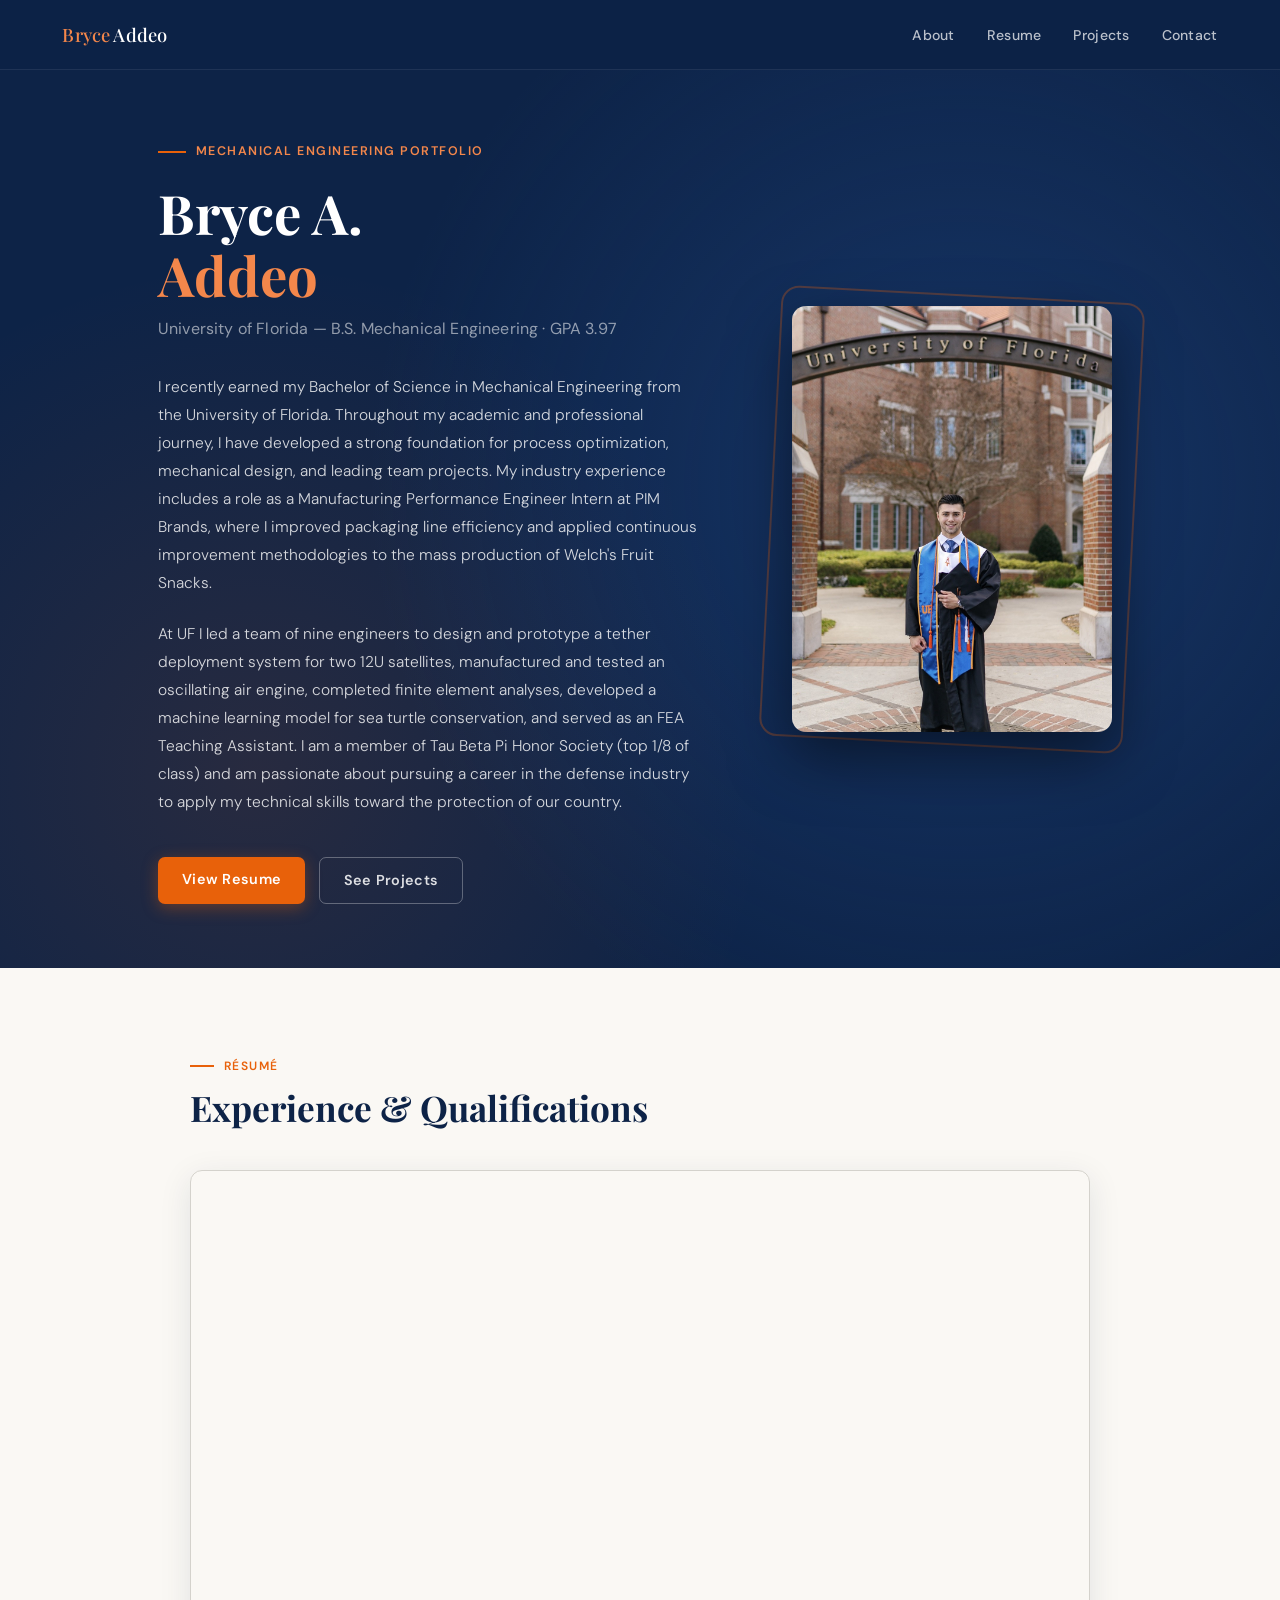
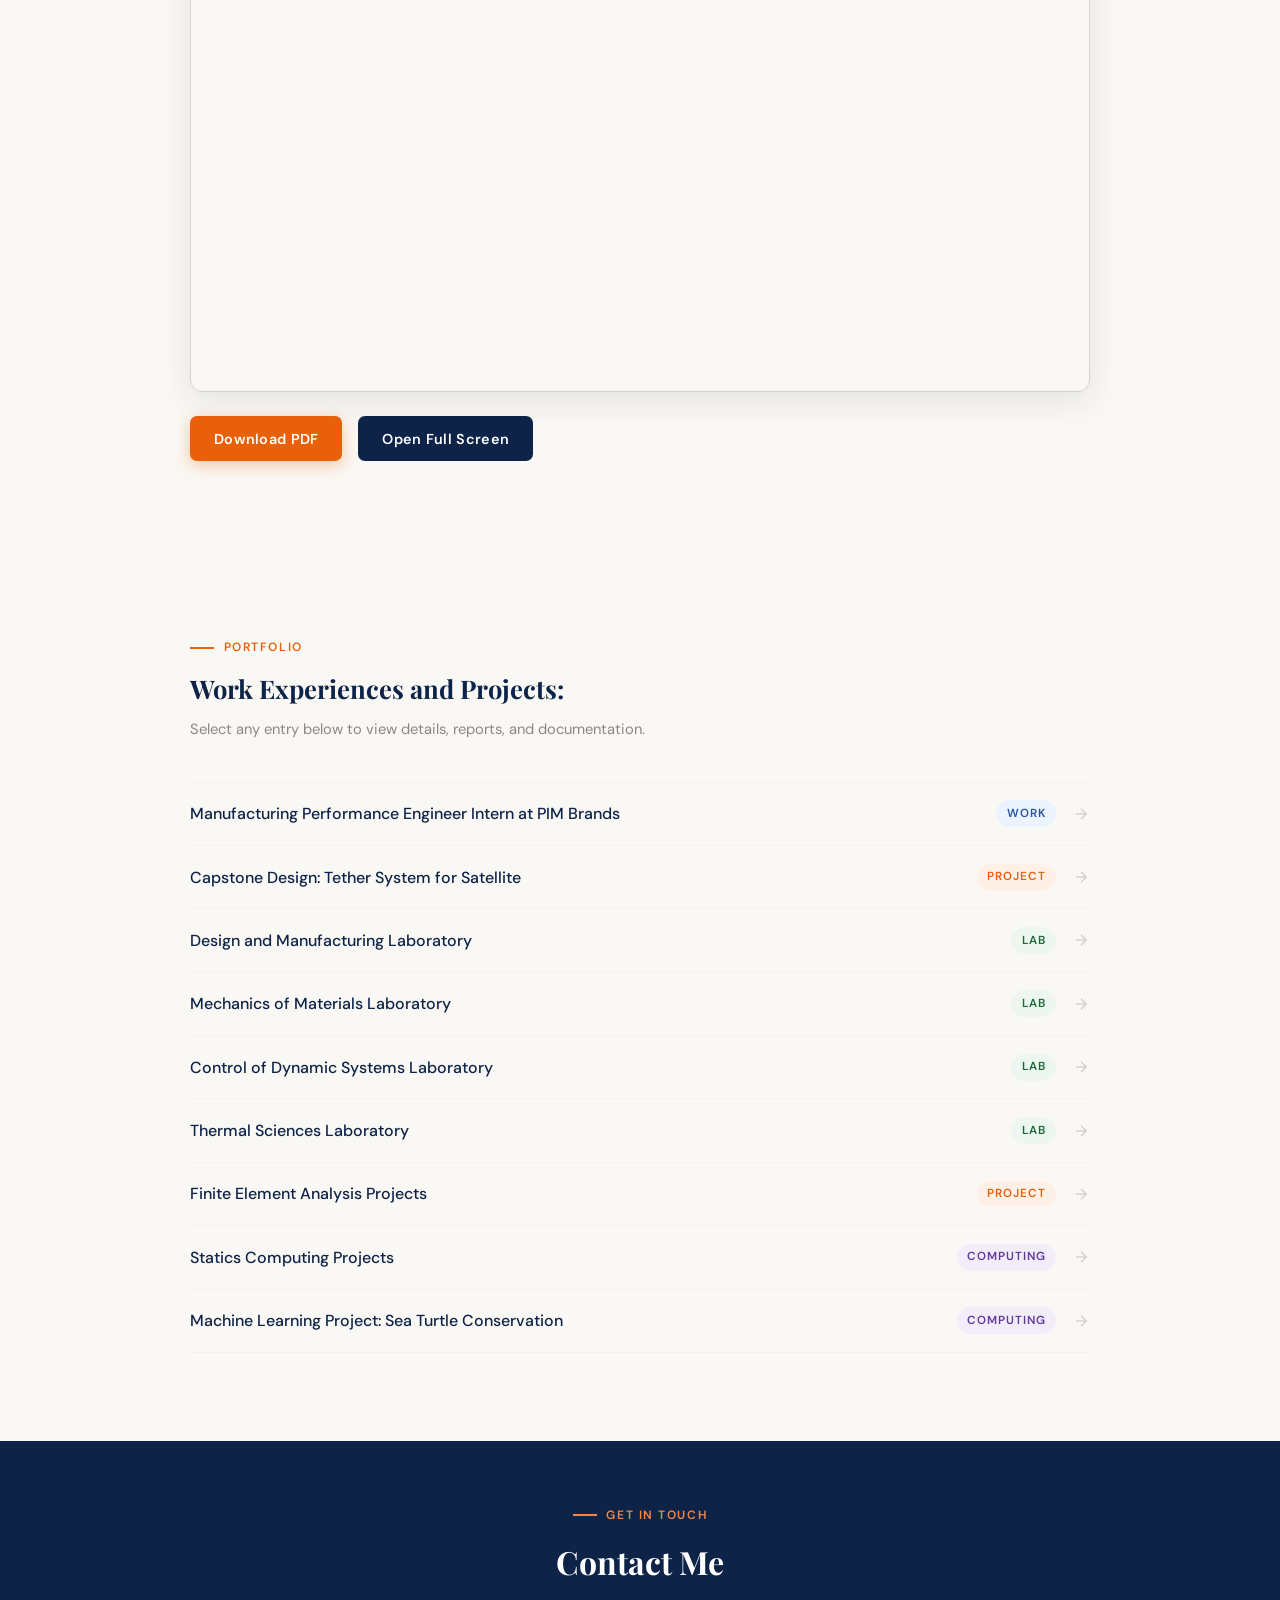
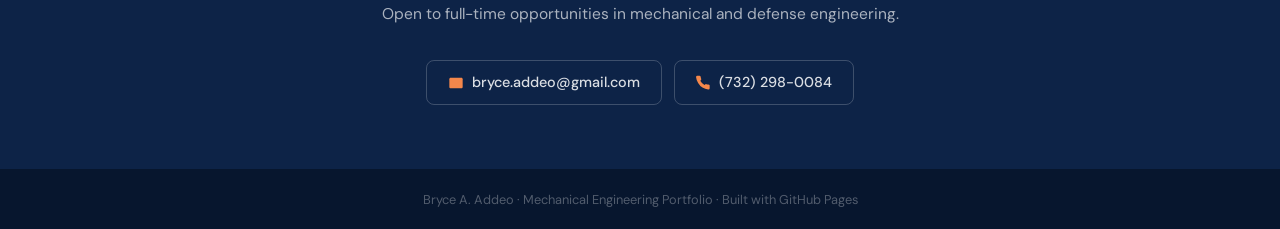
==== index.html @ ce79f44e "Add files via upload" ====
<!DOCTYPE html>
<html lang="en">
<head>
  <meta charset="UTF-8" />
  <meta name="viewport" content="width=device-width, initial-scale=1.0" />
  <title>Bryce Addeo — Mechanical Engineering Portfolio</title>
  <link rel="stylesheet" href="css/style.css" />
</head>
<body>

<!-- ── Navigation ── -->
<nav>
  <a href="index.html" class="nav-brand"><em>Bryce</em> Addeo</a>
  <ul>
    <li><a href="#hero">About</a></li>
    <li><a href="#resume">Resume</a></li>
    <li><a href="#projects">Projects</a></li>
    <li><a href="#contact">Contact</a></li>
  </ul>
</nav>

<!-- ── Hero ── -->
<section id="hero">
  <div class="hero-inner">

    <div class="hero-text">
      <div class="hero-eyebrow">Mechanical Engineering Portfolio</div>
      <h1>Bryce A.<br><span class="last">Addeo</span></h1>
      <p class="hero-degree">University of Florida &mdash; B.S. Mechanical Engineering &middot; GPA 3.97</p>
      <p class="hero-bio">
        I recently earned my Bachelor of Science in Mechanical Engineering from the University of Florida.
        Throughout my academic and professional journey, I have developed a strong foundation for process
        optimization, mechanical design, and leading team projects. My industry experience includes a role as
        a Manufacturing Performance Engineer Intern at PIM Brands, where I improved packaging line efficiency
        and applied continuous improvement methodologies to the mass production of Welch's Fruit Snacks.
      </p>
      <p class="hero-bio" style="margin-top: -1rem;">
        At UF I led a team of nine engineers to design and prototype a tether deployment system for two 12U
        satellites, manufactured and tested an oscillating air engine, completed finite element analyses, developed
        a machine learning model for sea turtle conservation, and served as an FEA Teaching Assistant. I am a member
        of Tau Beta Pi Honor Society (top 1/8 of class) and am passionate about pursuing a career in the defense
        industry to apply my technical skills toward the protection of our country.
      </p>
      <div class="hero-actions">
        <a href="#resume" class="btn btn-orange">View Resume</a>
        <a href="#projects" class="btn btn-ghost">See Projects</a>
      </div>
    </div>

    <div class="hero-photo-wrap">
      <img
        src="images/bryce_photo.jpg"
        alt="Bryce Addeo at University of Florida graduation"
        class="hero-photo"
      />
    </div>

  </div>
</section>

<!-- ── Resume ── -->
<section id="resume" class="section-wrap">
  <div class="section-inner">
    <div class="section-eyebrow">Résumé</div>
    <h2 class="section-title">Experience &amp; Qualifications</h2>

    <div class="resume-embed">
      <iframe
        src="pdfs/resume.pdf"
        title="Bryce Addeo Resume"
      >
        <p>PDF preview not available in your browser.
          <a href="pdfs/resume.pdf">Download the resume here.</a>
        </p>
      </iframe>
    </div>

    <div class="resume-actions">
      <a href="pdfs/resume.pdf" download="Bryce_Addeo_Resume.pdf" class="btn btn-orange">Download PDF</a>
      <a href="pdfs/resume.pdf" target="_blank" class="btn btn-navy">Open Full Screen</a>
    </div>
  </div>
</section>

<!-- ── Projects & Work ── -->
<section id="projects" class="section-wrap" style="background: var(--cream);">
  <div class="section-inner">
    <div class="section-eyebrow">Portfolio</div>
    <p class="projects-title">Work Experiences and Projects:</p>
    <p class="projects-subtitle">Select any entry below to view details, reports, and documentation.</p>

    <ul class="links-list">

      <li class="link-item">
        <a href="projects/pim-brands.html">
          <span class="link-label">Manufacturing Performance Engineer Intern at PIM Brands</span>
          <span class="link-tag tag-work">Work</span>
          <svg class="link-arrow" viewBox="0 0 24 24" fill="none" stroke="currentColor" stroke-width="2"><path d="M5 12h14M12 5l7 7-7 7"/></svg>
        </a>
      </li>

      <li class="link-item">
        <a href="projects/capstone.html">
          <span class="link-label">Capstone Design: Tether System for Satellite</span>
          <span class="link-tag tag-project">Project</span>
          <svg class="link-arrow" viewBox="0 0 24 24" fill="none" stroke="currentColor" stroke-width="2"><path d="M5 12h14M12 5l7 7-7 7"/></svg>
        </a>
      </li>

      <li class="link-item">
        <a href="projects/design-manufacturing-lab.html">
          <span class="link-label">Design and Manufacturing Laboratory</span>
          <span class="link-tag tag-lab">Lab</span>
          <svg class="link-arrow" viewBox="0 0 24 24" fill="none" stroke="currentColor" stroke-width="2"><path d="M5 12h14M12 5l7 7-7 7"/></svg>
        </a>
      </li>

      <li class="link-item">
        <a href="projects/mechanics-of-materials-lab.html">
          <span class="link-label">Mechanics of Materials Laboratory</span>
          <span class="link-tag tag-lab">Lab</span>
          <svg class="link-arrow" viewBox="0 0 24 24" fill="none" stroke="currentColor" stroke-width="2"><path d="M5 12h14M12 5l7 7-7 7"/></svg>
        </a>
      </li>

      <li class="link-item">
        <a href="projects/controls-lab.html">
          <span class="link-label">Control of Dynamic Systems Laboratory</span>
          <span class="link-tag tag-lab">Lab</span>
          <svg class="link-arrow" viewBox="0 0 24 24" fill="none" stroke="currentColor" stroke-width="2"><path d="M5 12h14M12 5l7 7-7 7"/></svg>
        </a>
      </li>

      <li class="link-item">
        <a href="projects/thermal-sciences-lab.html">
          <span class="link-label">Thermal Sciences Laboratory</span>
          <span class="link-tag tag-lab">Lab</span>
          <svg class="link-arrow" viewBox="0 0 24 24" fill="none" stroke="currentColor" stroke-width="2"><path d="M5 12h14M12 5l7 7-7 7"/></svg>
        </a>
      </li>

      <li class="link-item">
        <a href="projects/fea-projects.html">
          <span class="link-label">Finite Element Analysis Projects</span>
          <span class="link-tag tag-project">Project</span>
          <svg class="link-arrow" viewBox="0 0 24 24" fill="none" stroke="currentColor" stroke-width="2"><path d="M5 12h14M12 5l7 7-7 7"/></svg>
        </a>
      </li>

      <li class="link-item">
        <a href="projects/statics-computing.html">
          <span class="link-label">Statics Computing Projects</span>
          <span class="link-tag tag-computing">Computing</span>
          <svg class="link-arrow" viewBox="0 0 24 24" fill="none" stroke="currentColor" stroke-width="2"><path d="M5 12h14M12 5l7 7-7 7"/></svg>
        </a>
      </li>

      <li class="link-item">
        <a href="projects/sea-turtle-ml.html">
          <span class="link-label">Machine Learning Project: Sea Turtle Conservation</span>
          <span class="link-tag tag-computing">Computing</span>
          <svg class="link-arrow" viewBox="0 0 24 24" fill="none" stroke="currentColor" stroke-width="2"><path d="M5 12h14M12 5l7 7-7 7"/></svg>
        </a>
      </li>

    </ul>
  </div>
</section>

<!-- ── Contact ── -->
<section id="contact">
  <div class="section-eyebrow">Get In Touch</div>
  <h2>Contact Me</h2>
  <p>Open to full-time opportunities in mechanical and defense engineering.</p>
  <div class="contact-links">
    <a href="mailto:bryce.addeo@gmail.com" class="contact-link">
      <svg viewBox="0 0 24 24"><path d="M4 4h16c1.1 0 2 .9 2 2v12c0 1.1-.9 2-2 2H4c-1.1 0-2-.9-2-2V6c0-1.1.9-2 2-2z"/><polyline points="22,6 12,13 2,6"/></svg>
      bryce.addeo@gmail.com
    </a>
    <a href="tel:7322980084" class="contact-link">
      <svg viewBox="0 0 24 24"><path d="M22 16.92v3a2 2 0 0 1-2.18 2 19.79 19.79 0 0 1-8.63-3.07A19.5 19.5 0 0 1 4.69 12 19.79 19.79 0 0 1 1.61 3.38 2 2 0 0 1 3.59 1.18h3a2 2 0 0 1 2 1.72c.127.96.361 1.903.7 2.81a2 2 0 0 1-.45 2.11L7.91 8.77a16 16 0 0 0 6.29 6.29l.91-.91a2 2 0 0 1 2.11-.45c.907.339 1.85.573 2.81.7A2 2 0 0 1 22 16.92z"/></svg>
      (732) 298-0084
    </a>
  </div>
</section>

<footer>
  <p>Bryce A. Addeo &middot; Mechanical Engineering Portfolio &middot; Built with GitHub Pages</p>
</footer>

</body>
</html>
---- css/style.css ----
@import url('https://fonts.googleapis.com/css2?family=Playfair+Display:wght@600;700&family=DM+Sans:wght@300;400;500;600&display=swap');

:root {
  --navy: #0D2347;
  --navy-mid: #1A3A6B;
  --navy-light: #2756A0;
  --orange: #E8610A;
  --orange-light: #F4874B;
  --orange-pale: #FEF0E6;
  --cream: #FAF8F4;
  --white: #FFFFFF;
  --gray-100: #F3F2EF;
  --gray-300: #D4D2CC;
  --gray-500: #8A8880;
  --gray-700: #444240;
  --text: #1A1816;
  --nav-h: 70px;
}

*, *::before, *::after { margin: 0; padding: 0; box-sizing: border-box; }
html { scroll-behavior: smooth; font-size: 16px; }

body {
  font-family: 'DM Sans', sans-serif;
  color: var(--text);
  background: var(--white);
  line-height: 1.7;
  -webkit-font-smoothing: antialiased;
}

/* ── NAV ── */
nav {
  position: fixed;
  top: 0; left: 0; right: 0;
  height: var(--nav-h);
  background: rgba(13, 35, 71, 0.97);
  backdrop-filter: blur(10px);
  display: flex;
  align-items: center;
  justify-content: space-between;
  padding: 0 3rem;
  z-index: 200;
  border-bottom: 1px solid rgba(255,255,255,0.08);
}

.nav-brand {
  font-family: 'Playfair Display', serif;
  font-size: 1.15rem;
  color: var(--white);
  text-decoration: none;
  letter-spacing: 0.01em;
}

.nav-brand em {
  font-style: normal;
  color: var(--orange-light);
}

nav ul { list-style: none; display: flex; gap: 0.2rem; }

nav a {
  text-decoration: none;
  color: rgba(255,255,255,0.72);
  font-size: 0.88rem;
  font-weight: 500;
  letter-spacing: 0.02em;
  padding: 0.45rem 0.9rem;
  border-radius: 6px;
  transition: all 0.16s;
}

nav a:hover { color: var(--white); background: rgba(255,255,255,0.1); }
nav a.active { color: var(--white); background: var(--orange); }

/* ── HERO ── */
#hero {
  min-height: 100vh;
  padding-top: var(--nav-h);
  background: var(--navy);
  display: flex;
  align-items: center;
  overflow: hidden;
  position: relative;
}

/* Subtle geometric background pattern */
#hero::before {
  content: '';
  position: absolute;
  inset: 0;
  background-image:
    radial-gradient(circle at 75% 50%, rgba(39, 86, 160, 0.35) 0%, transparent 55%),
    radial-gradient(circle at 20% 80%, rgba(232, 97, 10, 0.12) 0%, transparent 40%);
  pointer-events: none;
}

.hero-inner {
  position: relative;
  z-index: 1;
  max-width: 1060px;
  margin: 0 auto;
  padding: 4rem 3rem;
  display: grid;
  grid-template-columns: 1fr 340px;
  gap: 5rem;
  align-items: center;
}

.hero-text {}

.hero-eyebrow {
  display: inline-flex;
  align-items: center;
  gap: 0.6rem;
  font-size: 0.78rem;
  font-weight: 600;
  letter-spacing: 0.12em;
  text-transform: uppercase;
  color: var(--orange-light);
  margin-bottom: 1.2rem;
}

.hero-eyebrow::before {
  content: '';
  display: block;
  width: 28px;
  height: 2px;
  background: var(--orange);
}

.hero-text h1 {
  font-family: 'Playfair Display', serif;
  font-size: 3.4rem;
  font-weight: 700;
  color: var(--white);
  line-height: 1.15;
  margin-bottom: 0.5rem;
}

.hero-text h1 .last { color: var(--orange-light); }

.hero-degree {
  font-size: 1rem;
  font-weight: 400;
  color: rgba(255,255,255,0.55);
  margin-bottom: 2rem;
  letter-spacing: 0.01em;
}

.hero-bio {
  font-size: 0.97rem;
  font-weight: 300;
  color: rgba(255,255,255,0.82);
  line-height: 1.8;
  max-width: 560px;
  margin-bottom: 2.5rem;
}

.hero-actions { display: flex; gap: 0.85rem; flex-wrap: wrap; }

.btn {
  display: inline-block;
  padding: 0.65rem 1.5rem;
  border-radius: 7px;
  font-size: 0.9rem;
  font-weight: 600;
  text-decoration: none;
  letter-spacing: 0.02em;
  transition: transform 0.15s, box-shadow 0.15s, background 0.15s;
  cursor: pointer;
  border: none;
}
.btn:hover { transform: translateY(-2px); }
.btn:active { transform: translateY(0); }

.btn-orange {
  background: var(--orange);
  color: var(--white);
  box-shadow: 0 4px 16px rgba(232,97,10,0.35);
}
.btn-orange:hover { background: var(--orange-light); box-shadow: 0 6px 22px rgba(232,97,10,0.45); }

.btn-ghost {
  background: transparent;
  color: rgba(255,255,255,0.85);
  border: 1.5px solid rgba(255,255,255,0.3);
}
.btn-ghost:hover { border-color: rgba(255,255,255,0.7); color: var(--white); }

.btn-navy { background: var(--navy); color: var(--white); }
.btn-navy:hover { background: var(--navy-mid); }

/* Photo */
.hero-photo-wrap {
  position: relative;
  display: flex;
  justify-content: center;
}

.hero-photo-wrap::before {
  content: '';
  position: absolute;
  inset: -12px;
  border-radius: 18px;
  border: 2px solid rgba(232,97,10,0.3);
  transform: rotate(3deg);
}

.hero-photo {
  width: 100%;
  max-width: 320px;
  aspect-ratio: 3/4;
  object-fit: cover;
  object-position: center top;
  border-radius: 14px;
  display: block;
  position: relative;
  z-index: 1;
  box-shadow: 0 24px 60px rgba(0,0,0,0.5);
}

/* ── SECTION SHARED ── */
.section-wrap { padding: 5.5rem 3rem; }
.section-inner { max-width: 900px; margin: 0 auto; }

.section-eyebrow {
  font-size: 0.75rem;
  font-weight: 600;
  letter-spacing: 0.13em;
  text-transform: uppercase;
  color: var(--orange);
  display: flex;
  align-items: center;
  gap: 0.6rem;
  margin-bottom: 0.6rem;
}

.section-eyebrow::before {
  content: '';
  display: block;
  width: 24px;
  height: 2px;
  background: var(--orange);
}

.section-title {
  font-family: 'Playfair Display', serif;
  font-size: 2.2rem;
  font-weight: 700;
  color: var(--navy);
  margin-bottom: 2.5rem;
  line-height: 1.25;
}

/* ── RESUME ── */
#resume { background: var(--cream); }

.resume-embed {
  border-radius: 12px;
  overflow: hidden;
  border: 1px solid var(--gray-300);
  box-shadow: 0 8px 32px rgba(13,35,71,0.1);
  margin-bottom: 1.5rem;
}

.resume-embed iframe {
  display: block;
  width: 100%;
  height: 820px;
  border: none;
}

.resume-actions { display: flex; gap: 1rem; }

/* ── PROJECTS / LINKS ── */
#projects { background: var(--white); }

.projects-title {
  font-family: 'Playfair Display', serif;
  font-size: 1.6rem;
  font-weight: 700;
  color: var(--navy);
  margin-bottom: 0.35rem;
}

.projects-subtitle {
  font-size: 0.92rem;
  color: var(--gray-500);
  margin-bottom: 2.5rem;
}

.links-list { list-style: none; display: flex; flex-direction: column; }

.link-item a {
  display: flex;
  align-items: center;
  justify-content: space-between;
  padding: 1.1rem 0;
  border-bottom: 1px solid var(--gray-100);
  text-decoration: none;
  color: var(--navy);
  font-size: 1rem;
  font-weight: 500;
  transition: all 0.18s;
  gap: 1rem;
}

.link-item:first-child a { border-top: 1px solid var(--gray-100); }

.link-item a:hover { color: var(--orange); padding-left: 0.5rem; }

.link-item a:hover .link-arrow { transform: translateX(4px); color: var(--orange); }

.link-label { flex: 1; }

.link-tag {
  font-size: 0.73rem;
  font-weight: 600;
  letter-spacing: 0.08em;
  text-transform: uppercase;
  padding: 0.22rem 0.65rem;
  border-radius: 20px;
  flex-shrink: 0;
}

.tag-work { background: #EBF3FF; color: var(--navy-light); }
.tag-project { background: var(--orange-pale); color: var(--orange); }
.tag-lab { background: #EDF7F0; color: #1A6B3A; }
.tag-computing { background: #F3EDFA; color: #5E3A9A; }

.link-arrow {
  width: 18px;
  height: 18px;
  flex-shrink: 0;
  color: var(--gray-300);
  transition: transform 0.18s, color 0.18s;
}

/* ── CONTACT / FOOTER ── */
#contact {
  background: var(--navy);
  padding: 4rem 3rem;
  text-align: center;
  color: var(--white);
}

#contact .section-eyebrow { justify-content: center; color: var(--orange-light); }
#contact .section-eyebrow::before { background: var(--orange-light); }

#contact h2 {
  font-family: 'Playfair Display', serif;
  font-size: 2rem;
  color: var(--white);
  margin-bottom: 0.75rem;
}

#contact p {
  color: rgba(255,255,255,0.65);
  font-size: 0.97rem;
  margin-bottom: 2rem;
}

.contact-links { display: flex; gap: 0.75rem; justify-content: center; flex-wrap: wrap; }

.contact-link {
  display: inline-flex;
  align-items: center;
  gap: 0.5rem;
  padding: 0.6rem 1.3rem;
  border-radius: 8px;
  border: 1.5px solid rgba(255,255,255,0.2);
  color: rgba(255,255,255,0.85);
  text-decoration: none;
  font-size: 0.9rem;
  font-weight: 500;
  transition: all 0.16s;
}

.contact-link:hover { border-color: var(--orange-light); color: var(--white); background: rgba(255,255,255,0.07); }

.contact-link svg { width: 16px; height: 16px; fill: var(--orange-light); }

footer {
  background: #07162E;
  text-align: center;
  padding: 1.2rem;
  font-size: 0.8rem;
  color: rgba(255,255,255,0.3);
}

/* ── PROJECT DETAIL PAGES ── */
.page-banner {
  background: var(--navy);
  padding: calc(var(--nav-h) + 3rem) 3rem 3rem;
  position: relative;
  overflow: hidden;
}

.page-banner::after {
  content: '';
  position: absolute;
  inset: 0;
  background: radial-gradient(circle at 80% 50%, rgba(39,86,160,0.4) 0%, transparent 60%);
  pointer-events: none;
}

.page-banner-inner { max-width: 860px; margin: 0 auto; position: relative; z-index: 1; }

.back-link {
  display: inline-flex;
  align-items: center;
  gap: 0.4rem;
  color: rgba(255,255,255,0.5);
  text-decoration: none;
  font-size: 0.85rem;
  margin-bottom: 1.5rem;
  transition: color 0.15s;
}
.back-link:hover { color: var(--orange-light); }
.back-link svg { width: 15px; height: 15px; fill: currentColor; }

.page-tag {
  display: inline-block;
  font-size: 0.72rem;
  font-weight: 600;
  letter-spacing: 0.1em;
  text-transform: uppercase;
  padding: 0.28rem 0.8rem;
  border-radius: 20px;
  background: var(--orange);
  color: var(--white);
  margin-bottom: 1rem;
}

.page-banner h1 {
  font-family: 'Playfair Display', serif;
  font-size: 2.3rem;
  color: var(--white);
  line-height: 1.2;
  margin-bottom: 0.6rem;
}

.page-banner p {
  color: rgba(255,255,255,0.65);
  font-size: 0.97rem;
  max-width: 600px;
}

.page-content {
  max-width: 860px;
  margin: 0 auto;
  padding: 3.5rem 3rem;
}

.content-section { margin-bottom: 3rem; }

.content-label {
  font-size: 0.73rem;
  font-weight: 600;
  letter-spacing: 0.12em;
  text-transform: uppercase;
  color: var(--orange);
  margin-bottom: 0.75rem;
}

.content-section h2 {
  font-family: 'Playfair Display', serif;
  font-size: 1.45rem;
  color: var(--navy);
  margin-bottom: 0.75rem;
}

.divider { width: 36px; height: 3px; background: var(--orange); border-radius: 2px; margin-bottom: 1.25rem; }

.content-section p { color: var(--gray-700); font-size: 0.97rem; line-height: 1.8; }

/* PDF doc list */
.doc-list { list-style: none; display: flex; flex-direction: column; gap: 0.65rem; }

.doc-link {
  display: flex;
  align-items: center;
  gap: 1rem;
  padding: 1rem 1.2rem;
  border: 1.5px solid var(--gray-100);
  border-radius: 10px;
  text-decoration: none;
  color: inherit;
  background: var(--white);
  transition: border-color 0.15s, box-shadow 0.15s, transform 0.15s;
}

.doc-link:hover {
  border-color: var(--orange);
  box-shadow: 0 4px 18px rgba(232,97,10,0.1);
  transform: translateX(4px);
}

.doc-icon {
  width: 38px; height: 38px;
  border-radius: 8px;
  background: var(--orange-pale);
  display: flex; align-items: center; justify-content: center;
  flex-shrink: 0;
}

.doc-icon svg { width: 18px; height: 18px; fill: var(--orange); }
.doc-info { flex: 1; }
.doc-info strong { display: block; font-size: 0.95rem; color: var(--navy); font-weight: 600; }
.doc-info span { font-size: 0.82rem; color: var(--gray-500); }
.doc-arrow svg { width: 16px; height: 16px; fill: var(--gray-300); }

.page-nav {
  display: flex;
  justify-content: flex-start;
  margin-top: 3rem;
  padding-top: 2rem;
  border-top: 1px solid var(--gray-100);
}

/* ── RESPONSIVE ── */
@media (max-width: 760px) {
  .hero-inner { grid-template-columns: 1fr; gap: 2.5rem; padding: 2.5rem 1.5rem; }
  .hero-photo-wrap { order: -1; }
  .hero-photo { max-width: 240px; margin: 0 auto; }
  .hero-text h1 { font-size: 2.4rem; }
  nav { padding: 0 1.25rem; }
  nav a { font-size: 0.8rem; padding: 0.4rem 0.6rem; }
  .section-wrap { padding: 4rem 1.5rem; }
  .page-content { padding: 2.5rem 1.5rem; }
  .page-banner { padding: calc(var(--nav-h) + 2rem) 1.5rem 2rem; }
}
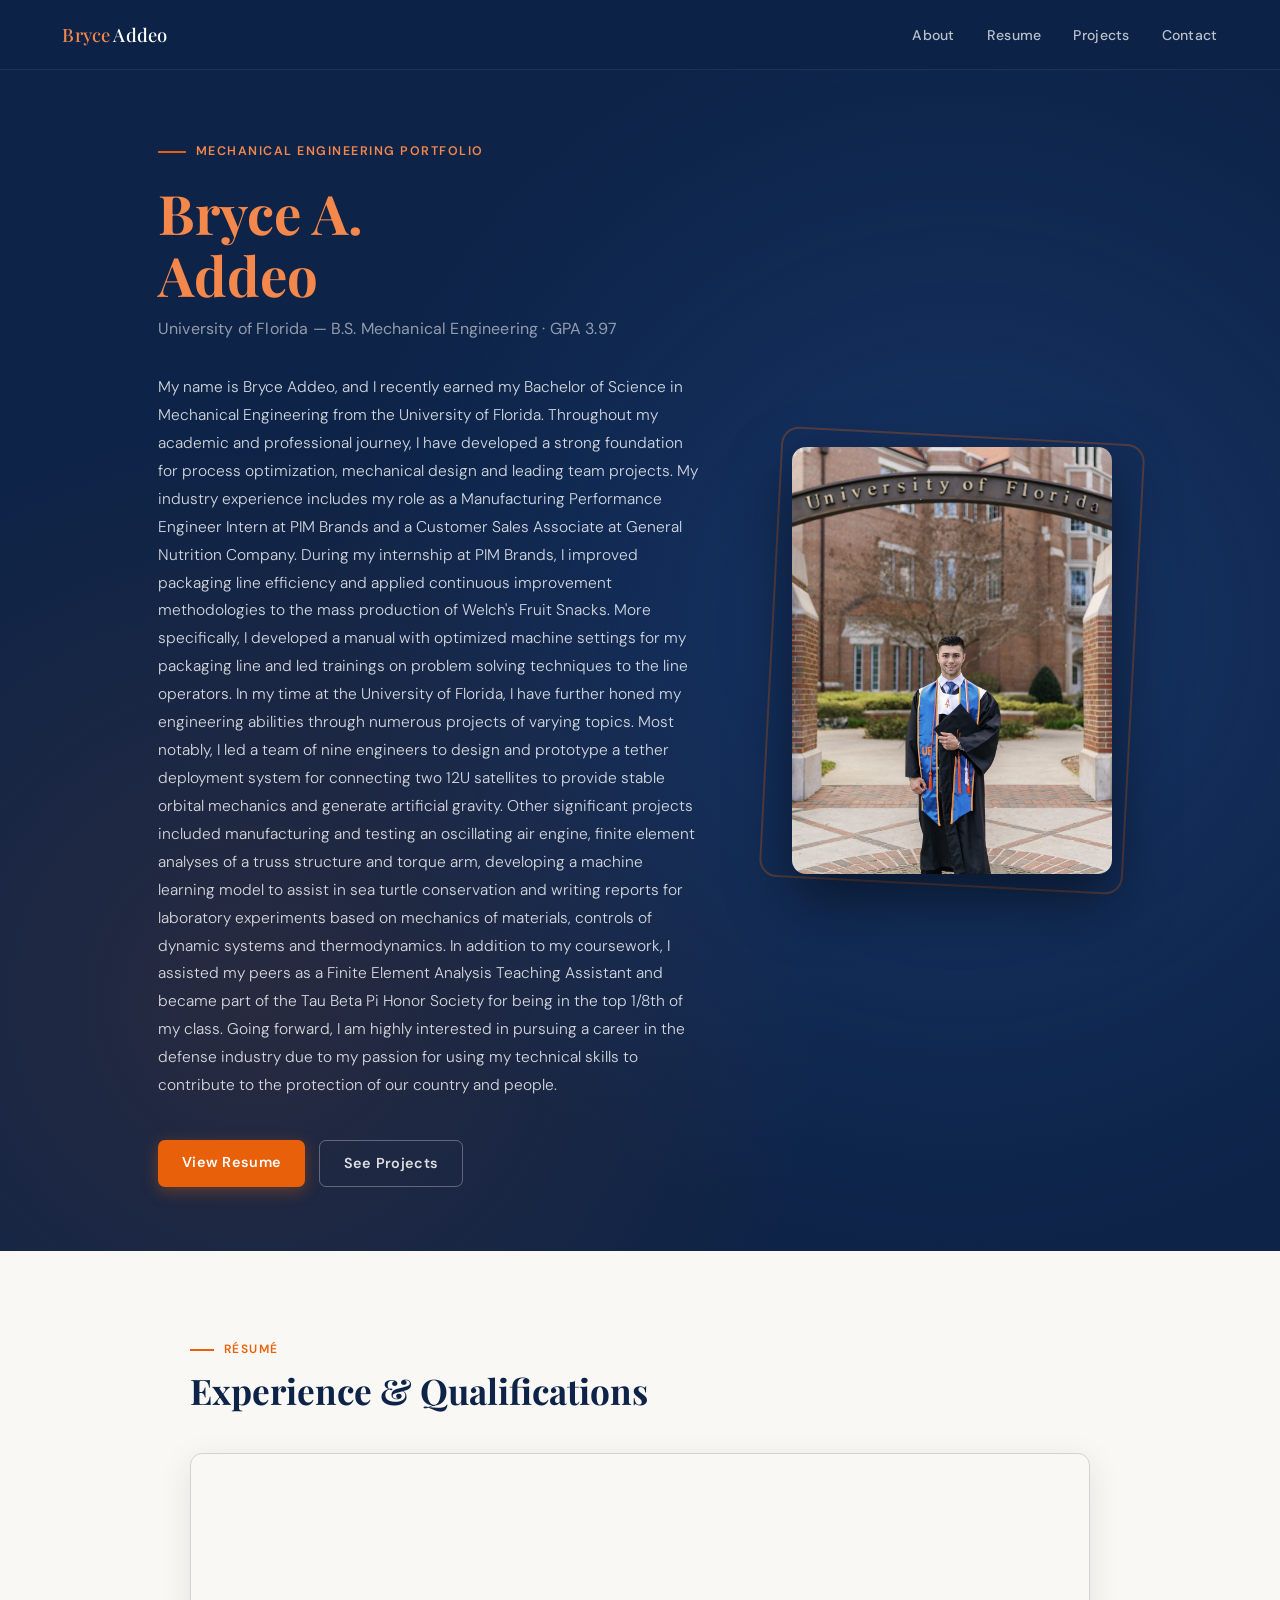
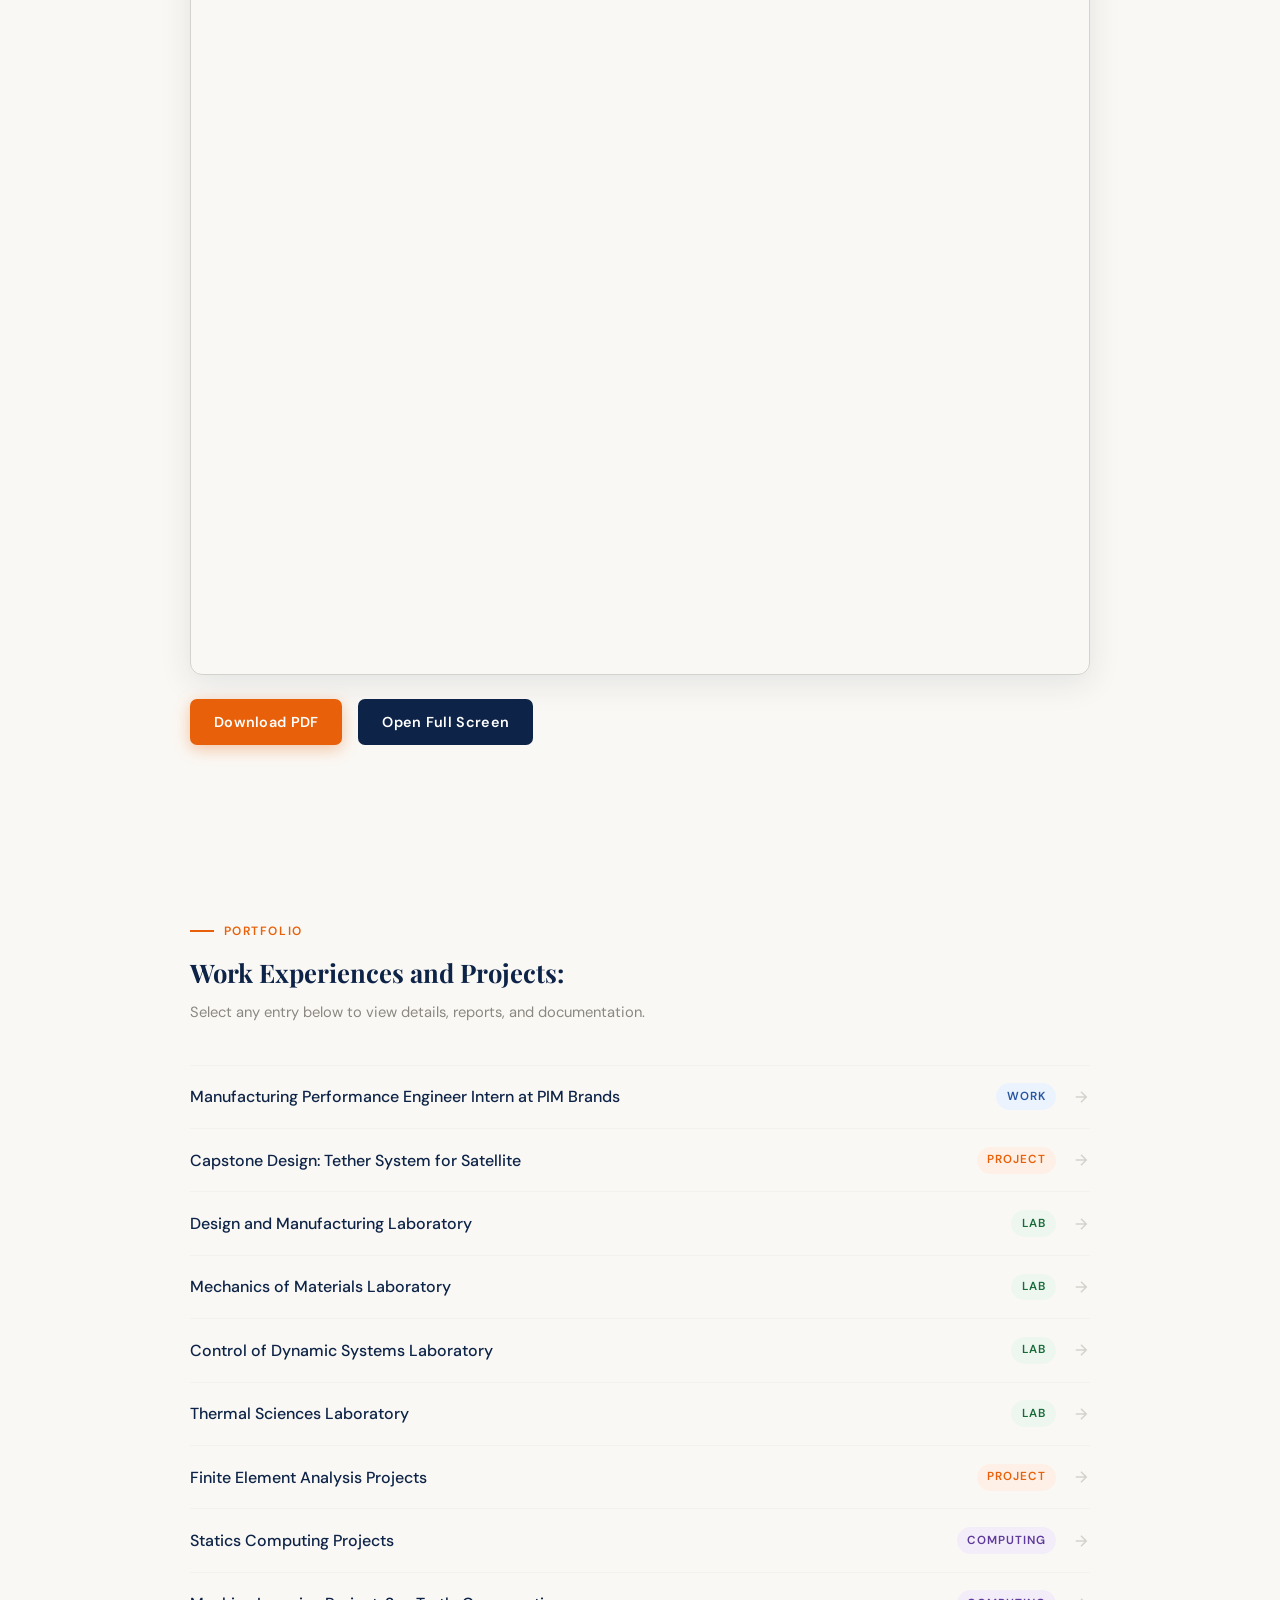
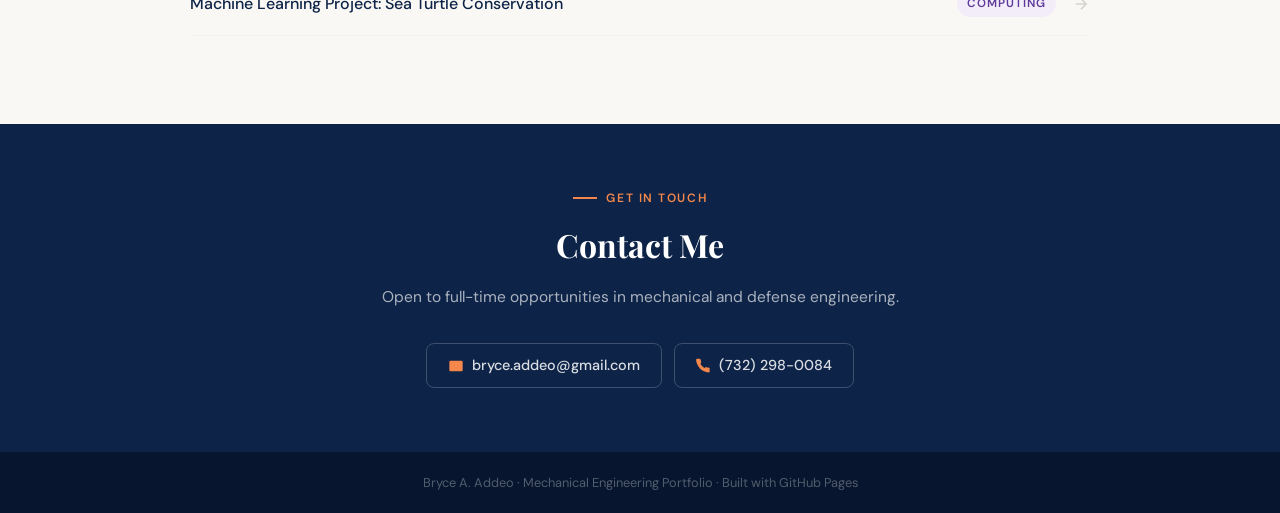
==== commit 4b24255f: "Update index.html" ====
--- a/index.html
+++ b/index.html
@@ -25,22 +25,11 @@
 
     <div class="hero-text">
       <div class="hero-eyebrow">Mechanical Engineering Portfolio</div>
-      <h1>Bryce A.<br><span class="last">Addeo</span></h1>
+      <h1><span class="last">Bryce A.<br>Addeo</span></h1>
       <p class="hero-degree">University of Florida &mdash; B.S. Mechanical Engineering &middot; GPA 3.97</p>
-      <p class="hero-bio">
-        I recently earned my Bachelor of Science in Mechanical Engineering from the University of Florida.
-        Throughout my academic and professional journey, I have developed a strong foundation for process
-        optimization, mechanical design, and leading team projects. My industry experience includes a role as
-        a Manufacturing Performance Engineer Intern at PIM Brands, where I improved packaging line efficiency
-        and applied continuous improvement methodologies to the mass production of Welch's Fruit Snacks.
-      </p>
-      <p class="hero-bio" style="margin-top: -1rem;">
-        At UF I led a team of nine engineers to design and prototype a tether deployment system for two 12U
-        satellites, manufactured and tested an oscillating air engine, completed finite element analyses, developed
-        a machine learning model for sea turtle conservation, and served as an FEA Teaching Assistant. I am a member
-        of Tau Beta Pi Honor Society (top 1/8 of class) and am passionate about pursuing a career in the defense
-        industry to apply my technical skills toward the protection of our country.
-      </p>
+<p class="hero-bio">
+  My name is Bryce Addeo, and I recently earned my Bachelor of Science in Mechanical Engineering from the University of Florida. Throughout my academic and professional journey, I have developed a strong foundation for process optimization, mechanical design and leading team projects. My industry experience includes my role as a Manufacturing Performance Engineer Intern at PIM Brands and a Customer Sales Associate at General Nutrition Company. During my internship at PIM Brands, I improved packaging line efficiency and applied continuous improvement methodologies to the mass production of Welch's Fruit Snacks. More specifically, I developed a manual with optimized machine settings for my packaging line and led trainings on problem solving techniques to the line operators. In my time at the University of Florida, I have further honed my engineering abilities through numerous projects of varying topics. Most notably, I led a team of nine engineers to design and prototype a tether deployment system for connecting two 12U satellites to provide stable orbital mechanics and generate artificial gravity. Other significant projects included manufacturing and testing an oscillating air engine, finite element analyses of a truss structure and torque arm, developing a machine learning model to assist in sea turtle conservation and writing reports for laboratory experiments based on mechanics of materials, controls of dynamic systems and thermodynamics. In addition to my coursework, I assisted my peers as a Finite Element Analysis Teaching Assistant and became part of the Tau Beta Pi Honor Society for being in the top 1/8th of my class. Going forward, I am highly interested in pursuing a career in the defense industry due to my passion for using my technical skills to contribute to the protection of our country and people.
+</p>
       <div class="hero-actions">
         <a href="#resume" class="btn btn-orange">View Resume</a>
         <a href="#projects" class="btn btn-ghost">See Projects</a>
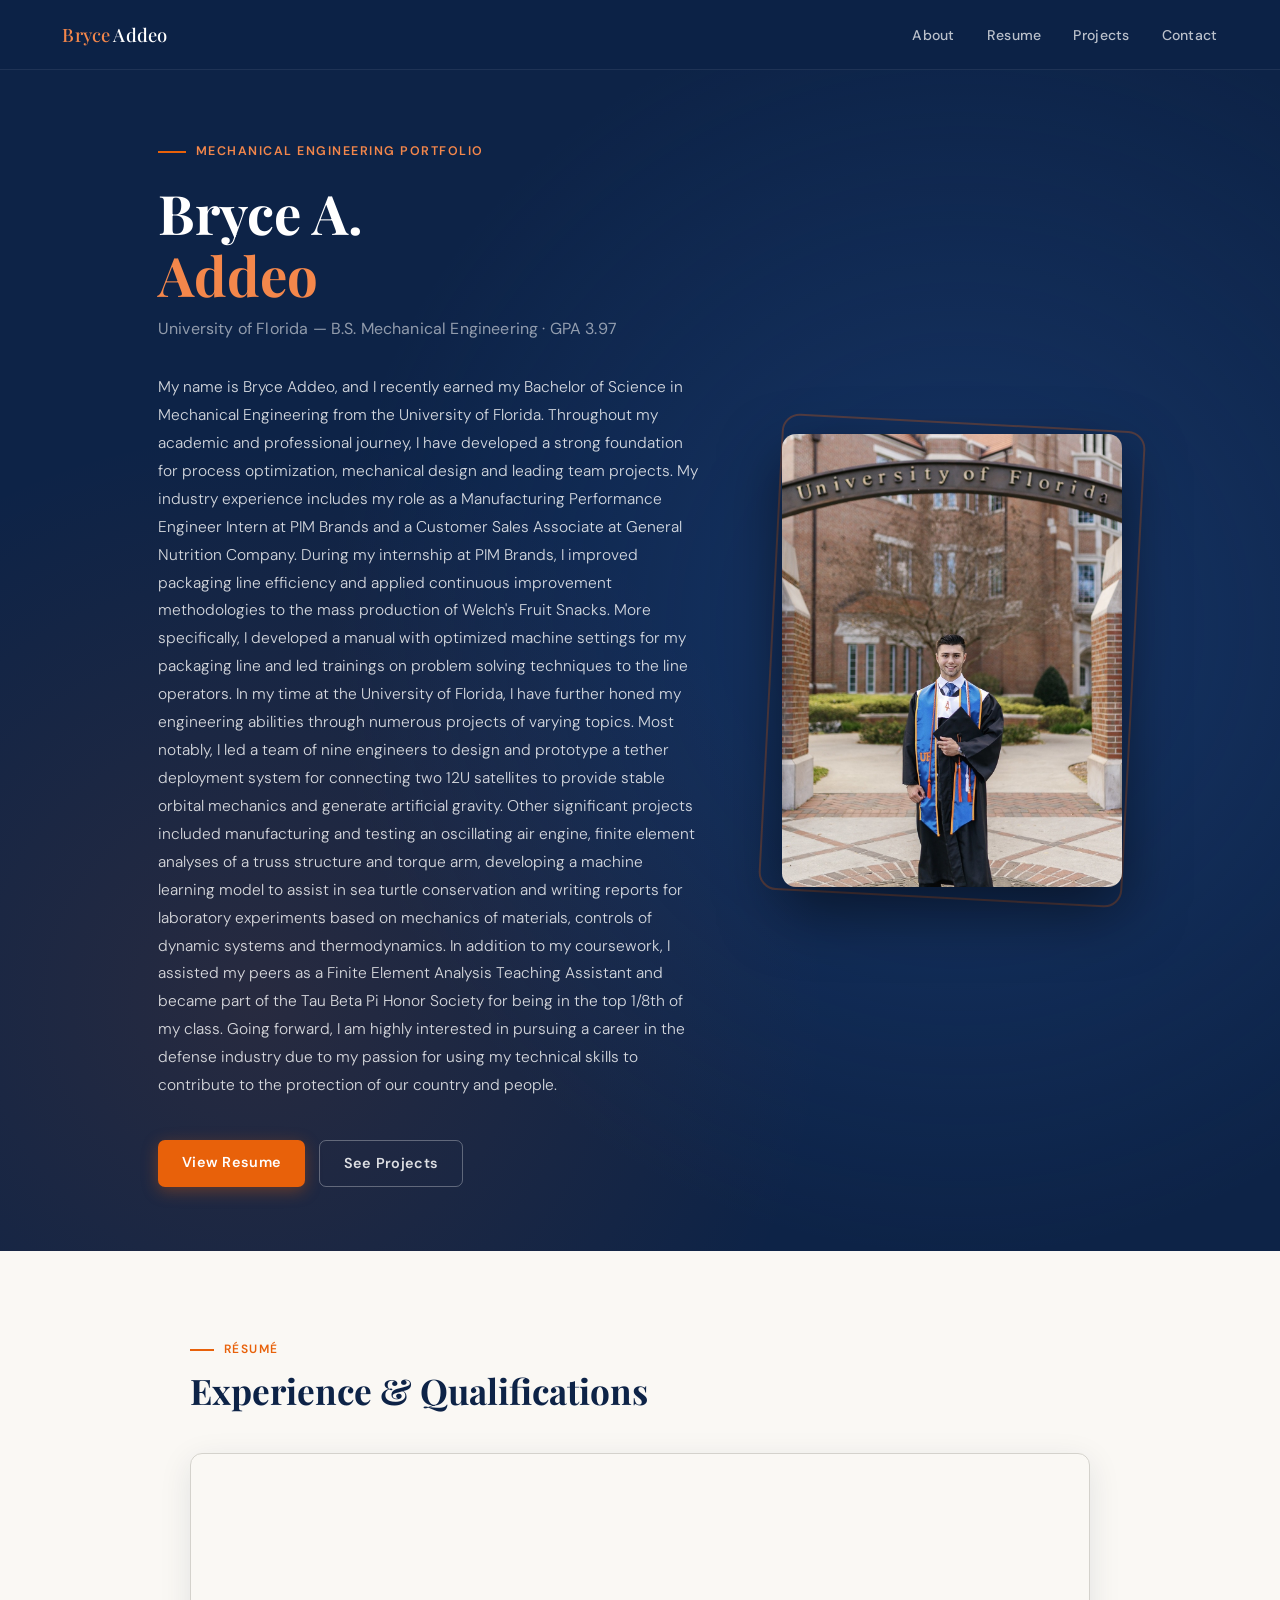
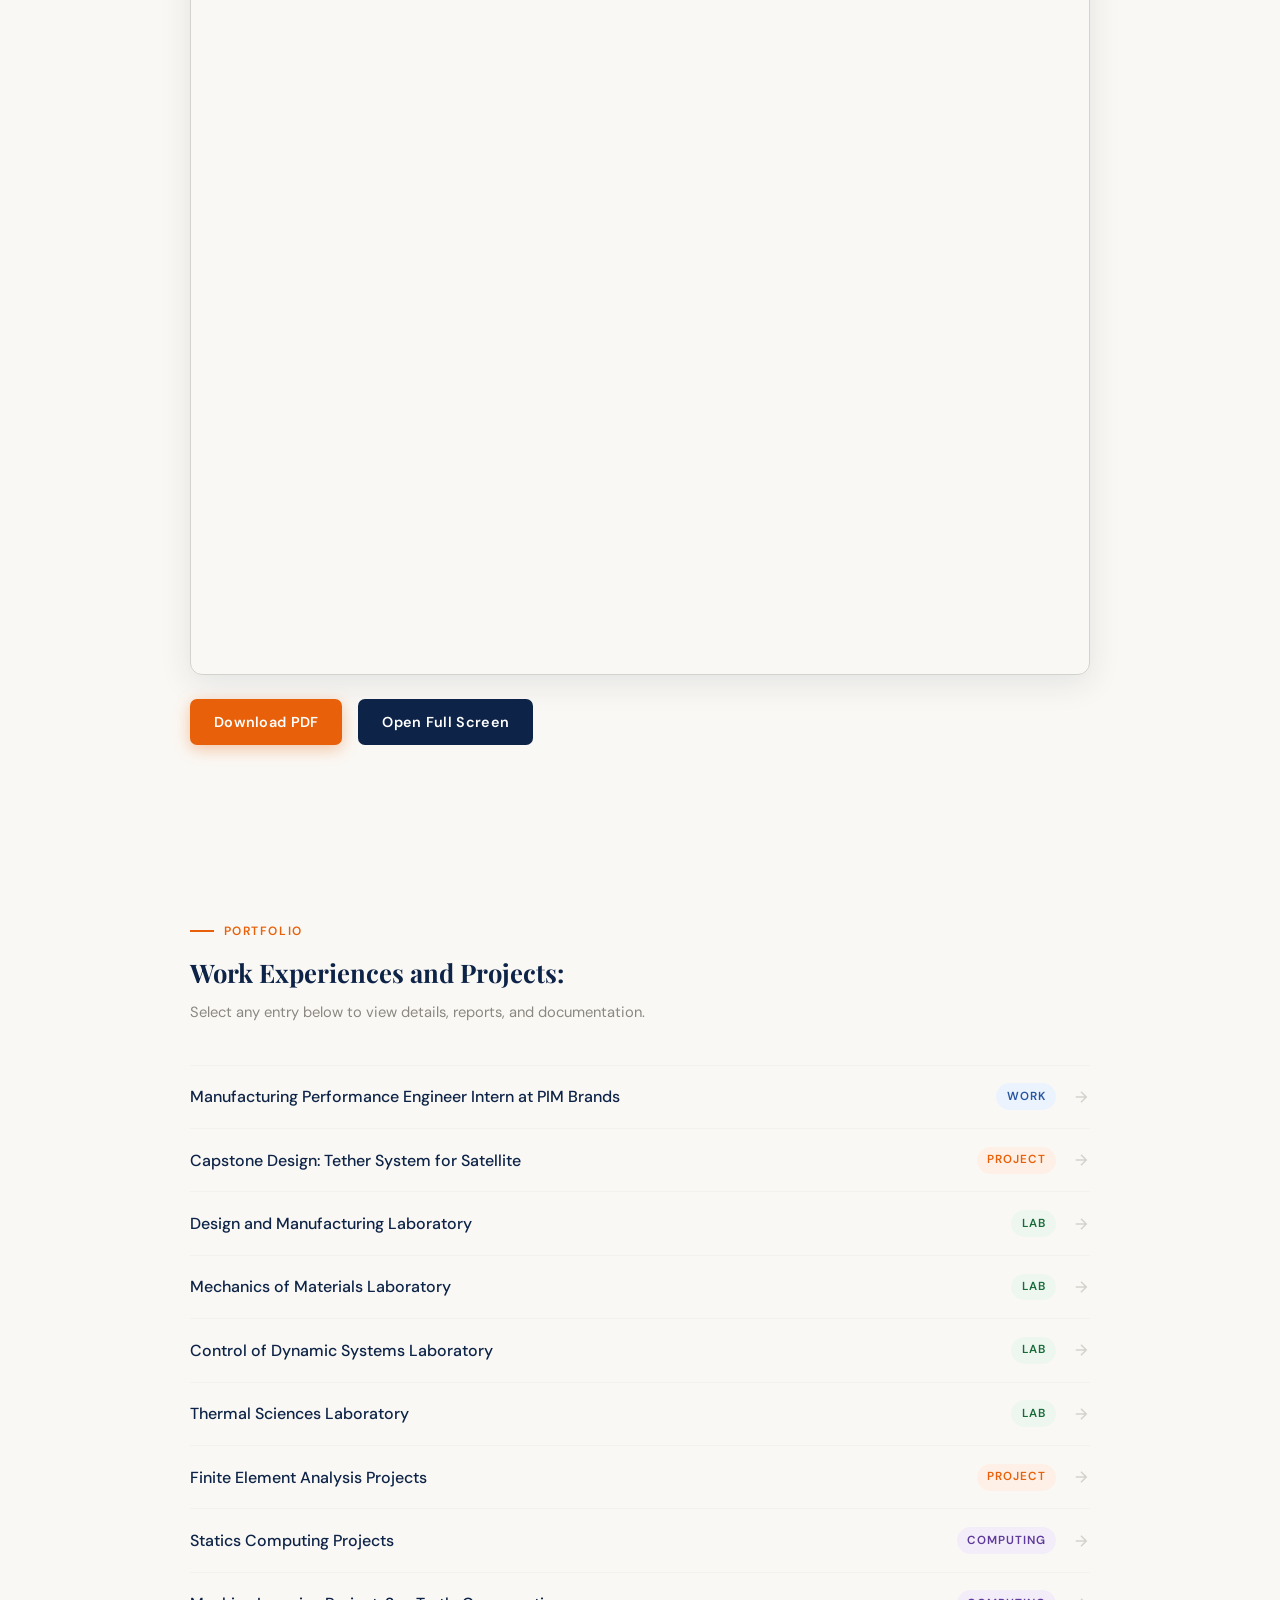
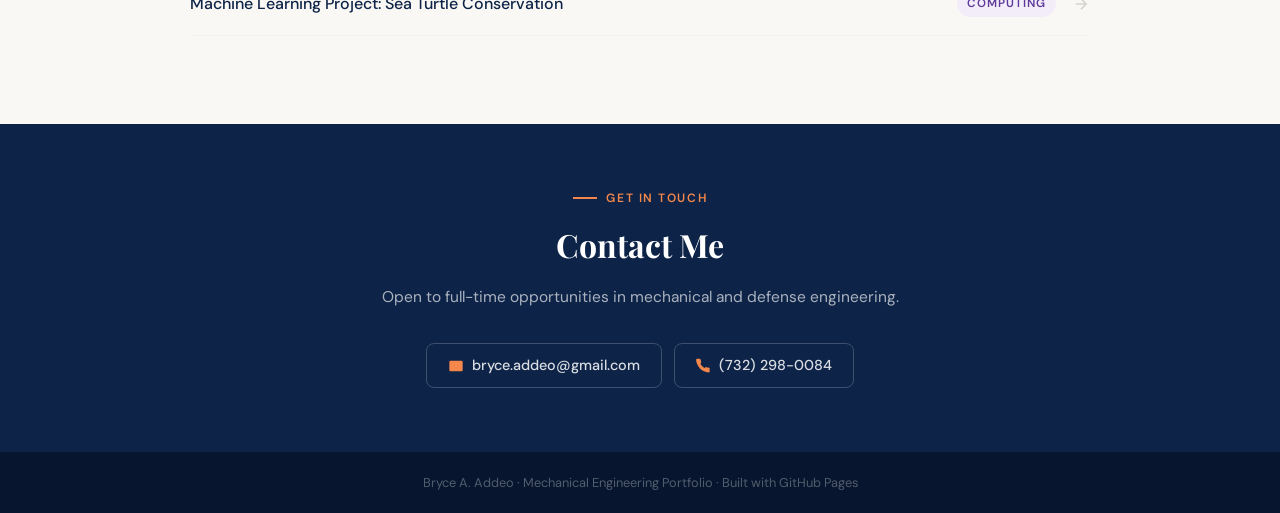
==== commit ef9dfdd1: "Update index.html" ====
--- a/index.html
+++ b/index.html
@@ -25,7 +25,7 @@
 
     <div class="hero-text">
       <div class="hero-eyebrow">Mechanical Engineering Portfolio</div>
-      <h1><span class="last">Bryce A.<br>Addeo</span></h1>
+      <h1>Bryce A.<br><span class="last">Addeo</span></h1>
       <p class="hero-degree">University of Florida &mdash; B.S. Mechanical Engineering &middot; GPA 3.97</p>
 <p class="hero-bio">
   My name is Bryce Addeo, and I recently earned my Bachelor of Science in Mechanical Engineering from the University of Florida. Throughout my academic and professional journey, I have developed a strong foundation for process optimization, mechanical design and leading team projects. My industry experience includes my role as a Manufacturing Performance Engineer Intern at PIM Brands and a Customer Sales Associate at General Nutrition Company. During my internship at PIM Brands, I improved packaging line efficiency and applied continuous improvement methodologies to the mass production of Welch's Fruit Snacks. More specifically, I developed a manual with optimized machine settings for my packaging line and led trainings on problem solving techniques to the line operators. In my time at the University of Florida, I have further honed my engineering abilities through numerous projects of varying topics. Most notably, I led a team of nine engineers to design and prototype a tether deployment system for connecting two 12U satellites to provide stable orbital mechanics and generate artificial gravity. Other significant projects included manufacturing and testing an oscillating air engine, finite element analyses of a truss structure and torque arm, developing a machine learning model to assist in sea turtle conservation and writing reports for laboratory experiments based on mechanics of materials, controls of dynamic systems and thermodynamics. In addition to my coursework, I assisted my peers as a Finite Element Analysis Teaching Assistant and became part of the Tau Beta Pi Honor Society for being in the top 1/8th of my class. Going forward, I am highly interested in pursuing a career in the defense industry due to my passion for using my technical skills to contribute to the protection of our country and people.
--- a/css/style.css
+++ b/css/style.css
@@ -208,7 +208,7 @@
 
 .hero-photo {
   width: 100%;
-  max-width: 320px;
+  max-width: 420px;
   aspect-ratio: 3/4;
   object-fit: cover;
   object-position: center top;
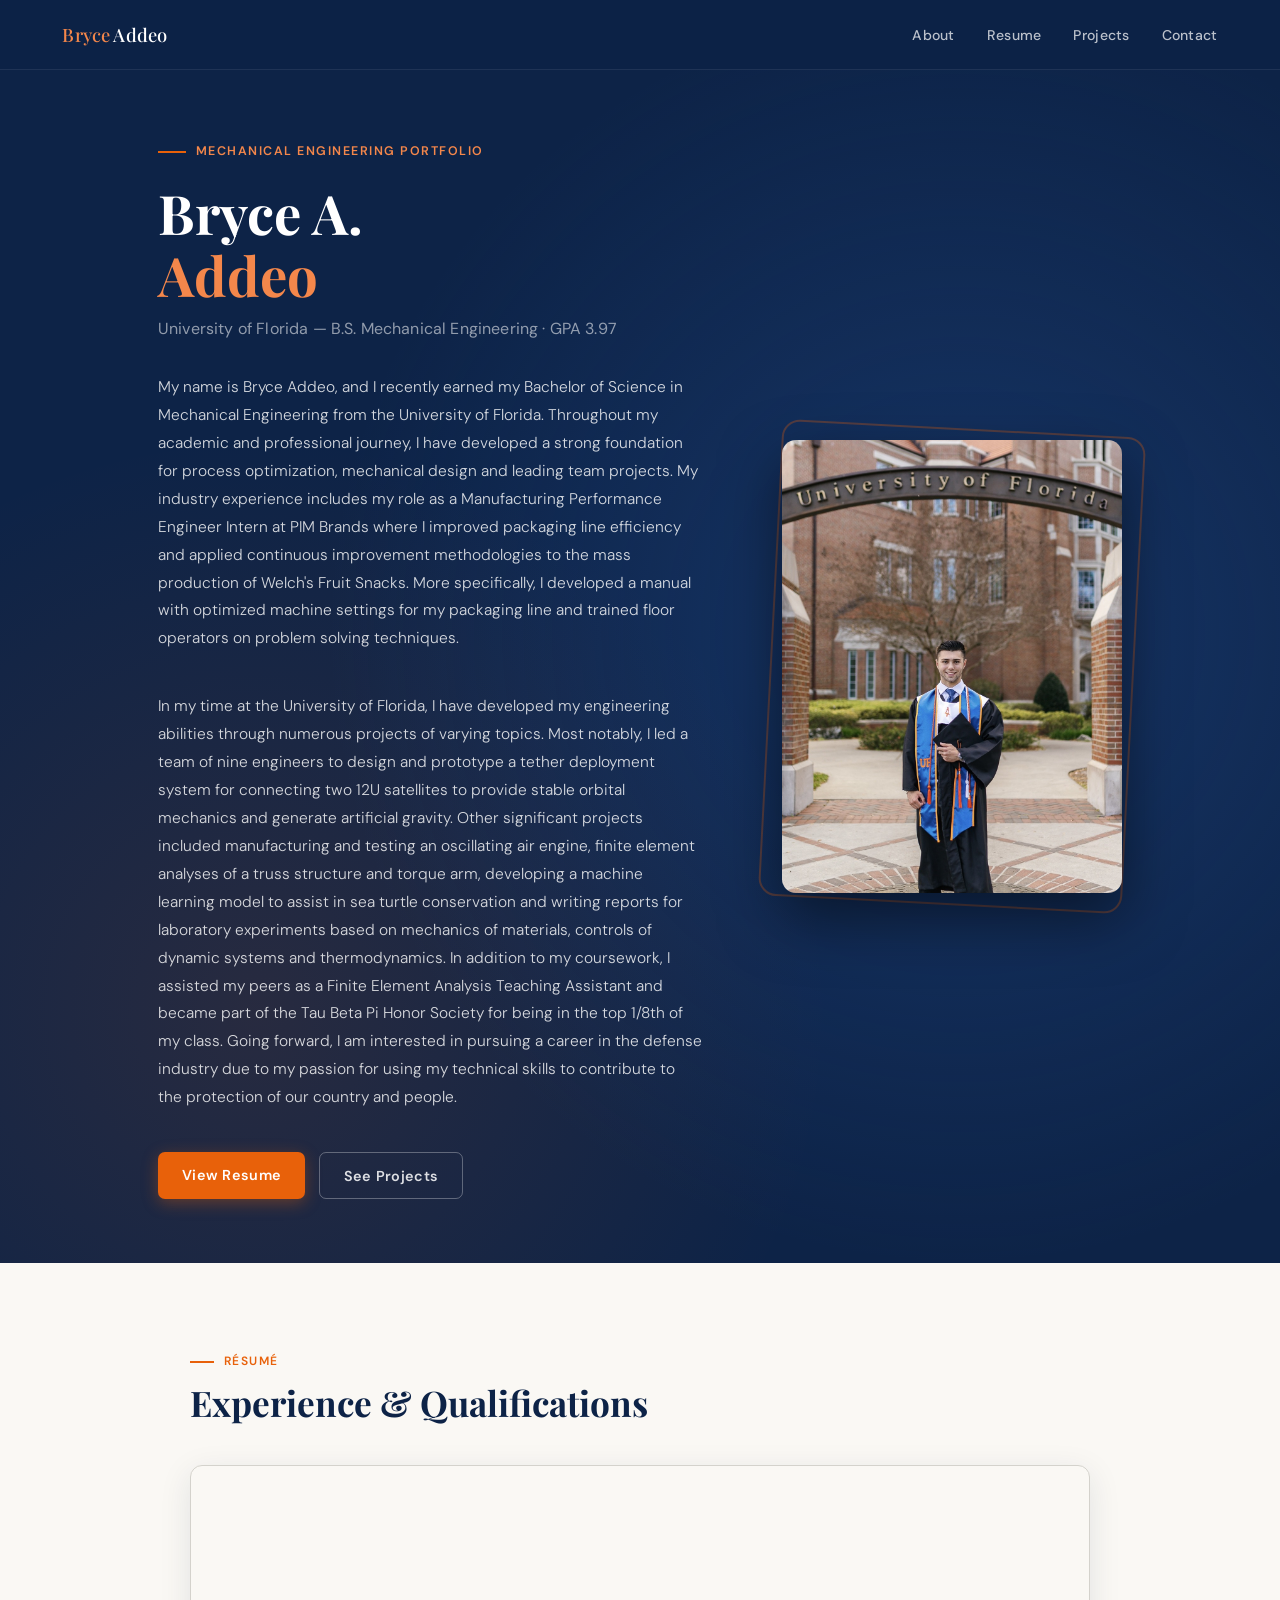
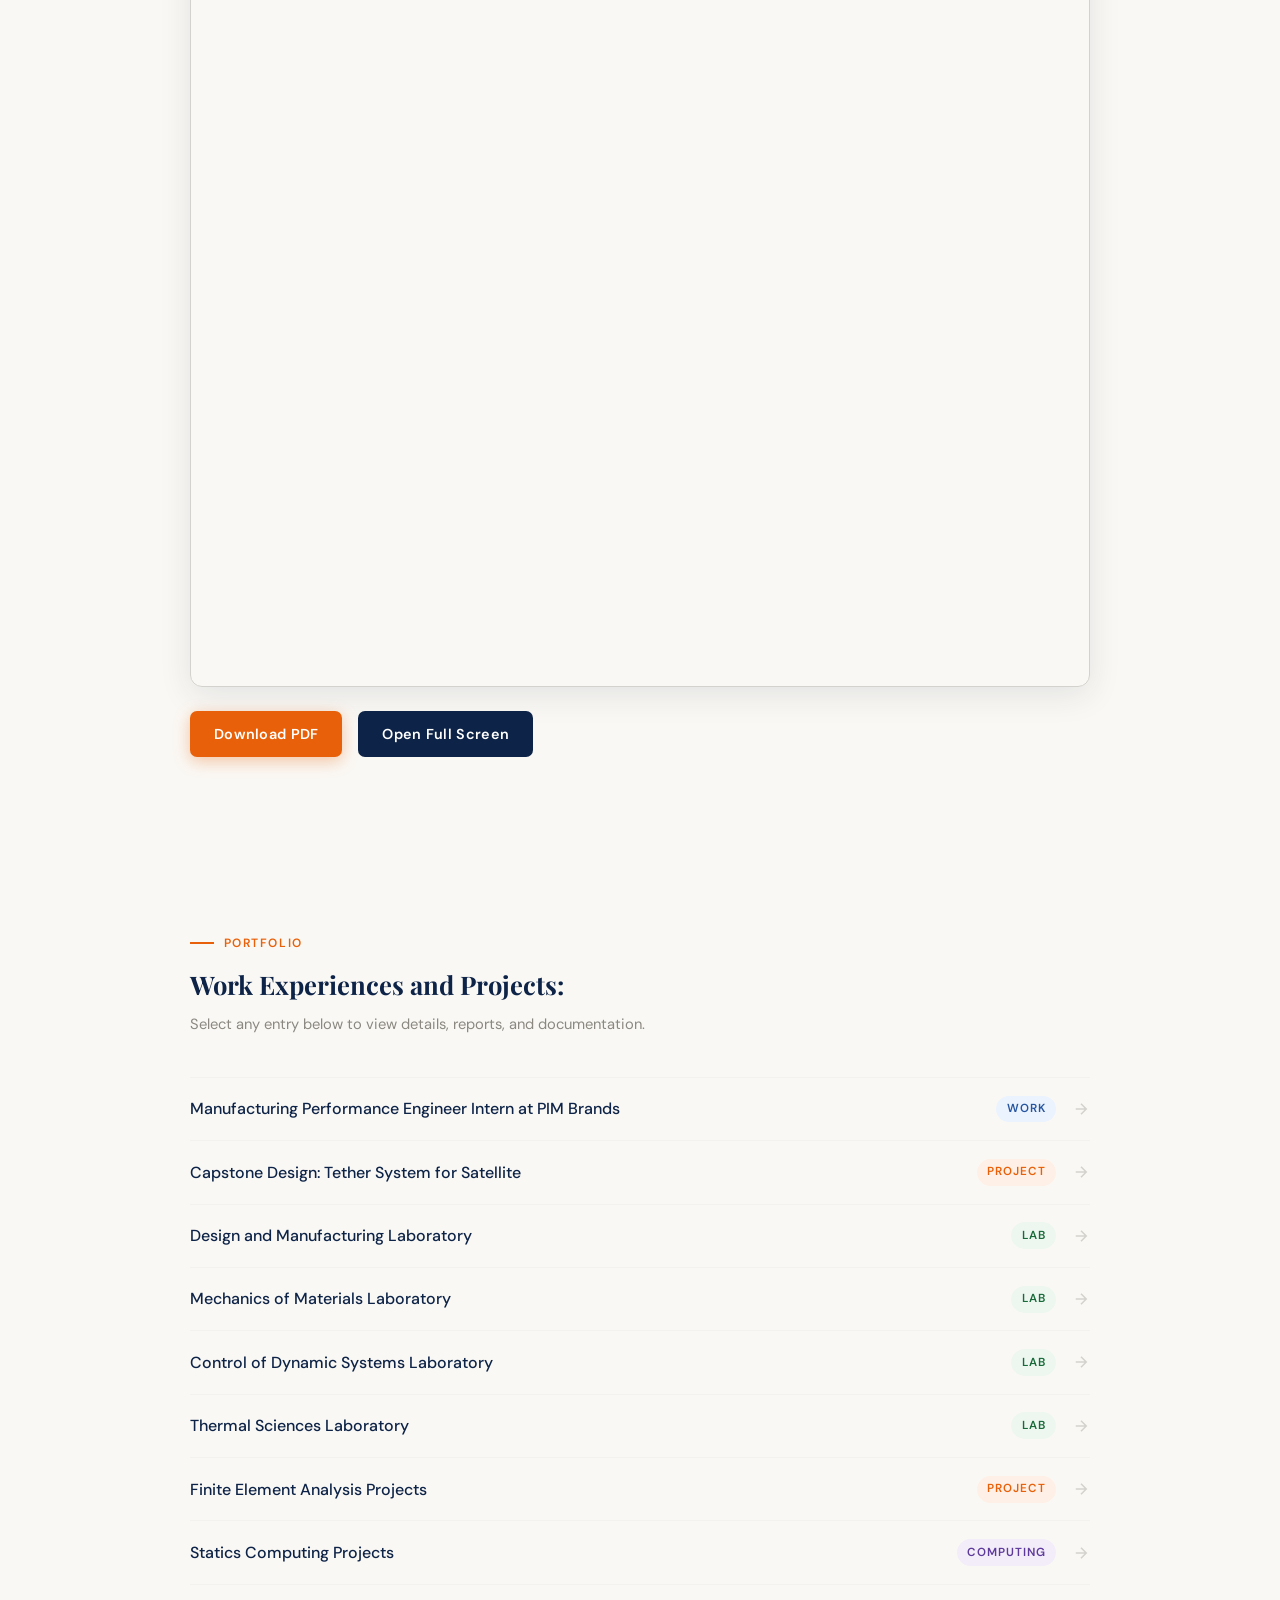
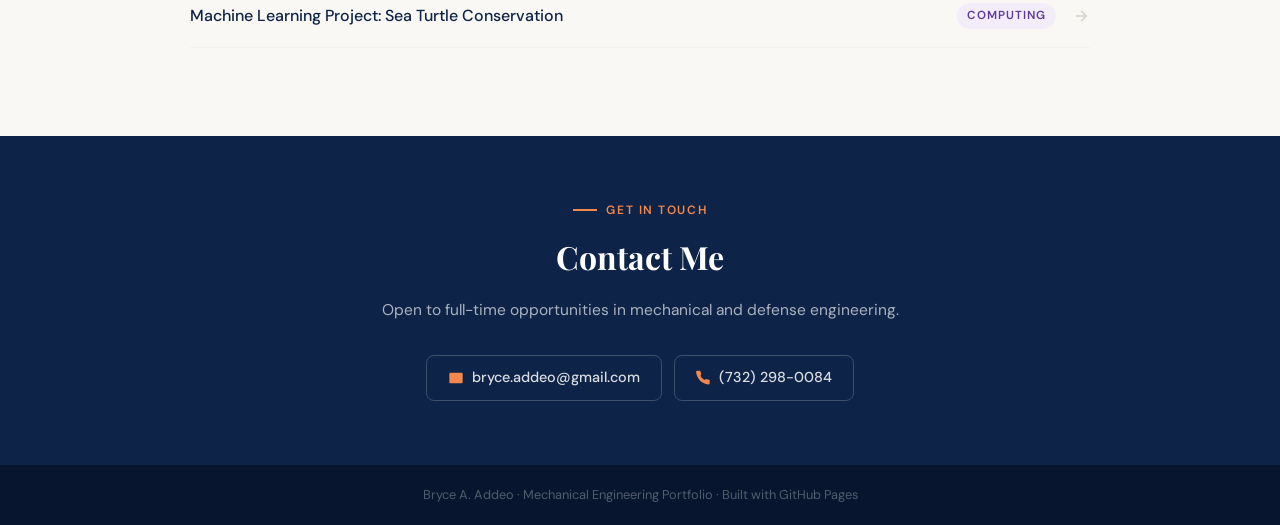
==== commit d6b162b0: "Update index.html" ====
--- a/index.html
+++ b/index.html
@@ -28,7 +28,10 @@
       <h1>Bryce A.<br><span class="last">Addeo</span></h1>
       <p class="hero-degree">University of Florida &mdash; B.S. Mechanical Engineering &middot; GPA 3.97</p>
 <p class="hero-bio">
-  My name is Bryce Addeo, and I recently earned my Bachelor of Science in Mechanical Engineering from the University of Florida. Throughout my academic and professional journey, I have developed a strong foundation for process optimization, mechanical design and leading team projects. My industry experience includes my role as a Manufacturing Performance Engineer Intern at PIM Brands and a Customer Sales Associate at General Nutrition Company. During my internship at PIM Brands, I improved packaging line efficiency and applied continuous improvement methodologies to the mass production of Welch's Fruit Snacks. More specifically, I developed a manual with optimized machine settings for my packaging line and led trainings on problem solving techniques to the line operators. In my time at the University of Florida, I have further honed my engineering abilities through numerous projects of varying topics. Most notably, I led a team of nine engineers to design and prototype a tether deployment system for connecting two 12U satellites to provide stable orbital mechanics and generate artificial gravity. Other significant projects included manufacturing and testing an oscillating air engine, finite element analyses of a truss structure and torque arm, developing a machine learning model to assist in sea turtle conservation and writing reports for laboratory experiments based on mechanics of materials, controls of dynamic systems and thermodynamics. In addition to my coursework, I assisted my peers as a Finite Element Analysis Teaching Assistant and became part of the Tau Beta Pi Honor Society for being in the top 1/8th of my class. Going forward, I am highly interested in pursuing a career in the defense industry due to my passion for using my technical skills to contribute to the protection of our country and people.
+  My name is Bryce Addeo, and I recently earned my Bachelor of Science in Mechanical Engineering from the University of Florida. Throughout my academic and professional journey, I have developed a strong foundation for process optimization, mechanical design and leading team projects. My industry experience includes my role as a Manufacturing Performance Engineer Intern at PIM Brands where I improved packaging line efficiency and applied continuous improvement methodologies to the mass production of Welch's Fruit Snacks. More specifically, I developed a manual with optimized machine settings for my packaging line and trained floor operators on problem solving techniques.
+</p>
+<p class="hero-bio">
+  In my time at the University of Florida, I have developed my engineering abilities through numerous projects of varying topics. Most notably, I led a team of nine engineers to design and prototype a tether deployment system for connecting two 12U satellites to provide stable orbital mechanics and generate artificial gravity. Other significant projects included manufacturing and testing an oscillating air engine, finite element analyses of a truss structure and torque arm, developing a machine learning model to assist in sea turtle conservation and writing reports for laboratory experiments based on mechanics of materials, controls of dynamic systems and thermodynamics. In addition to my coursework, I assisted my peers as a Finite Element Analysis Teaching Assistant and became part of the Tau Beta Pi Honor Society for being in the top 1/8th of my class. Going forward, I am interested in pursuing a career in the defense industry due to my passion for using my technical skills to contribute to the protection of our country and people.
 </p>
       <div class="hero-actions">
         <a href="#resume" class="btn btn-orange">View Resume</a>
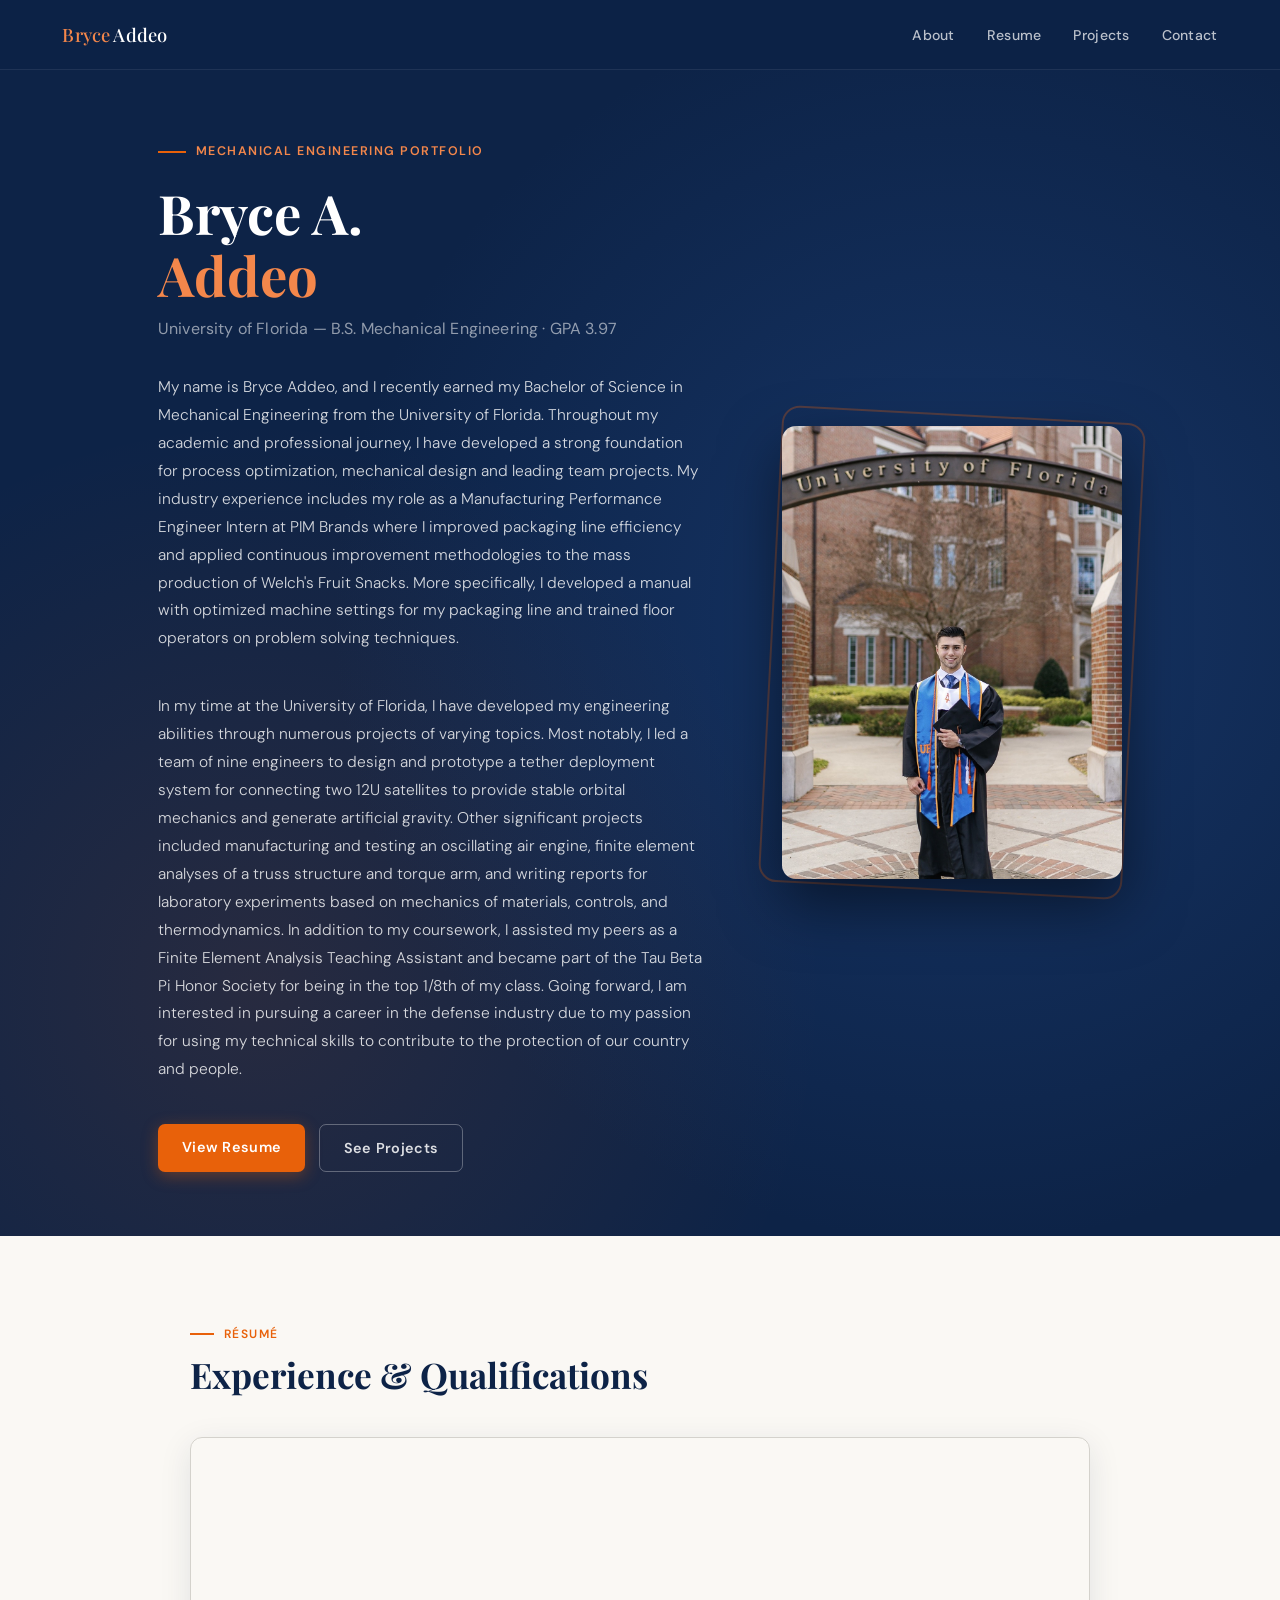
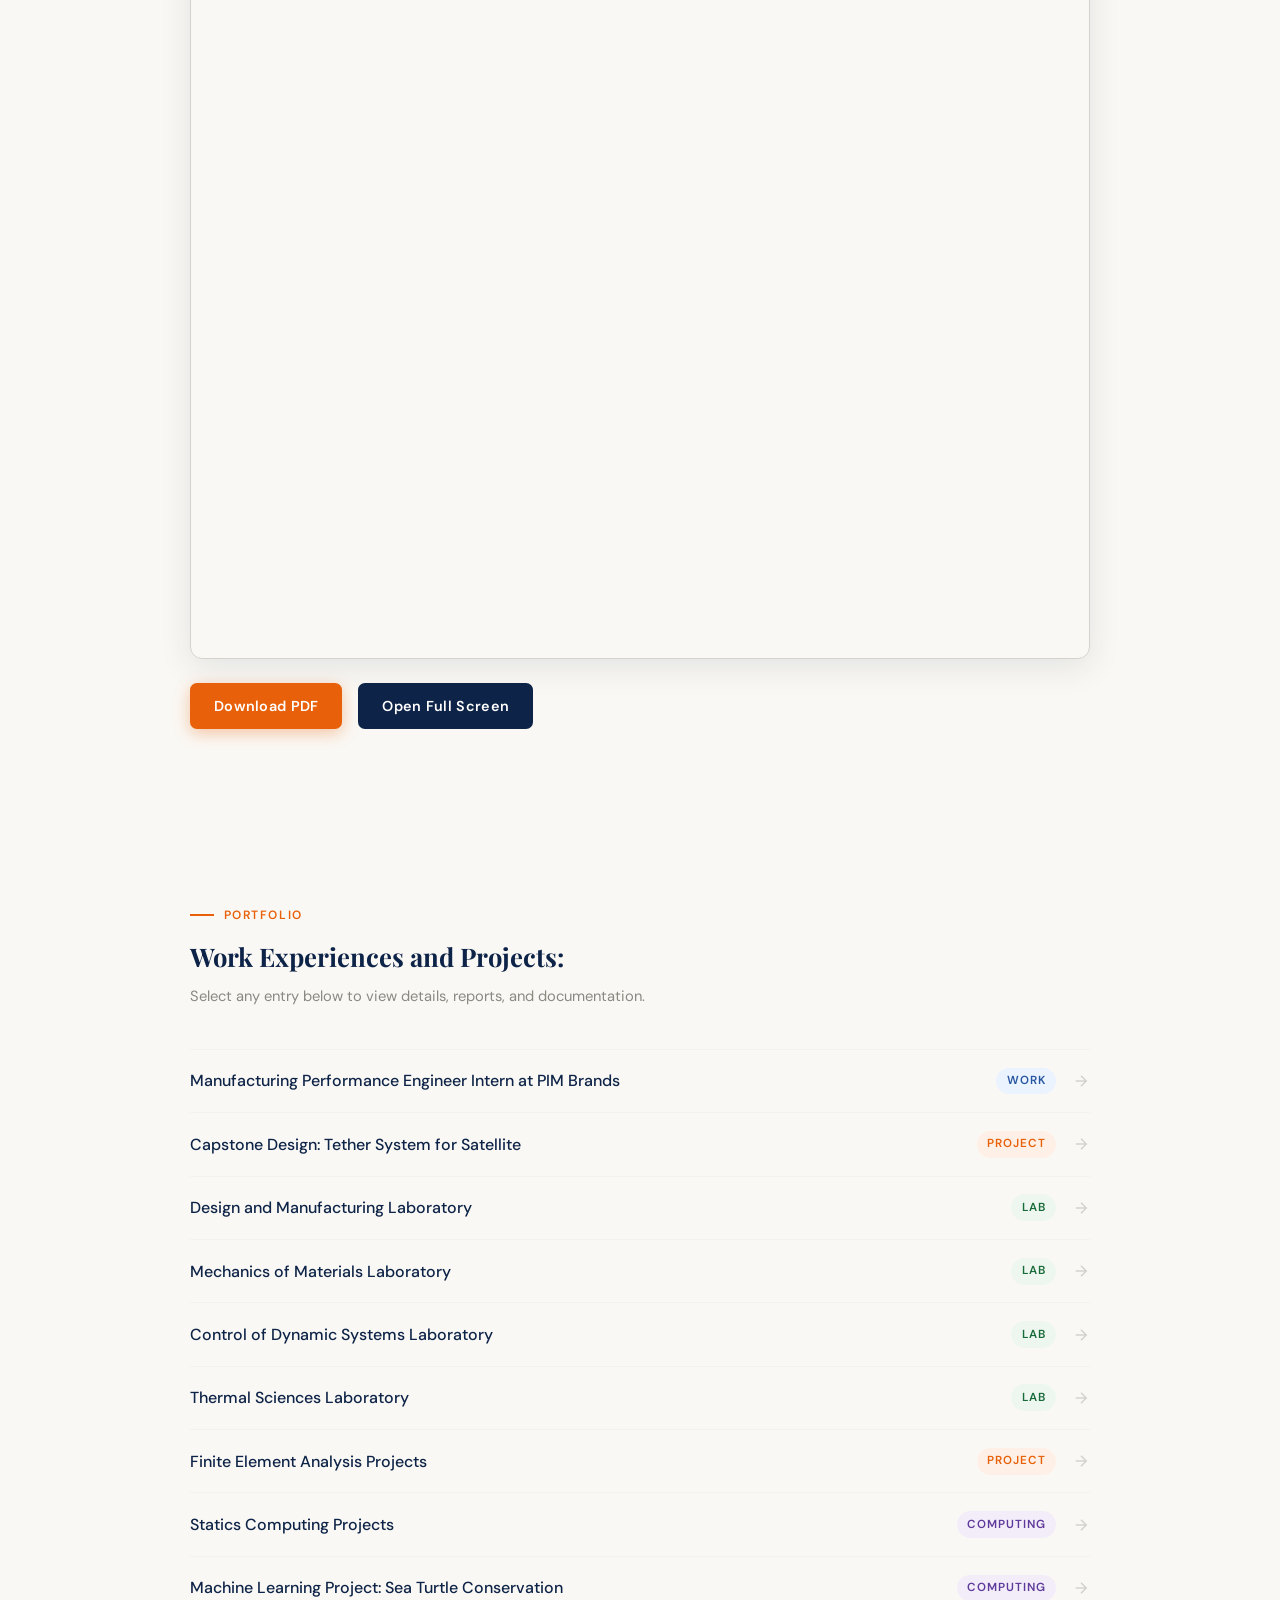
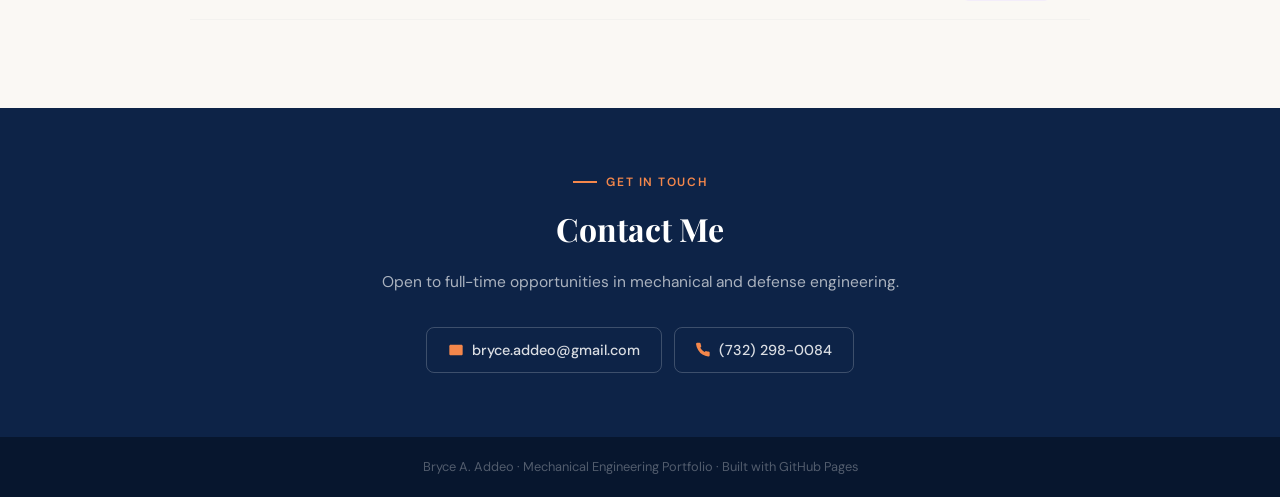
==== commit 835e9382: "Update index.html" ====
--- a/index.html
+++ b/index.html
@@ -31,7 +31,7 @@
   My name is Bryce Addeo, and I recently earned my Bachelor of Science in Mechanical Engineering from the University of Florida. Throughout my academic and professional journey, I have developed a strong foundation for process optimization, mechanical design and leading team projects. My industry experience includes my role as a Manufacturing Performance Engineer Intern at PIM Brands where I improved packaging line efficiency and applied continuous improvement methodologies to the mass production of Welch's Fruit Snacks. More specifically, I developed a manual with optimized machine settings for my packaging line and trained floor operators on problem solving techniques.
 </p>
 <p class="hero-bio">
-  In my time at the University of Florida, I have developed my engineering abilities through numerous projects of varying topics. Most notably, I led a team of nine engineers to design and prototype a tether deployment system for connecting two 12U satellites to provide stable orbital mechanics and generate artificial gravity. Other significant projects included manufacturing and testing an oscillating air engine, finite element analyses of a truss structure and torque arm, developing a machine learning model to assist in sea turtle conservation and writing reports for laboratory experiments based on mechanics of materials, controls of dynamic systems and thermodynamics. In addition to my coursework, I assisted my peers as a Finite Element Analysis Teaching Assistant and became part of the Tau Beta Pi Honor Society for being in the top 1/8th of my class. Going forward, I am interested in pursuing a career in the defense industry due to my passion for using my technical skills to contribute to the protection of our country and people.
+  In my time at the University of Florida, I have developed my engineering abilities through numerous projects of varying topics. Most notably, I led a team of nine engineers to design and prototype a tether deployment system for connecting two 12U satellites to provide stable orbital mechanics and generate artificial gravity. Other significant projects included manufacturing and testing an oscillating air engine, finite element analyses of a truss structure and torque arm, and writing reports for laboratory experiments based on mechanics of materials, controls, and thermodynamics. In addition to my coursework, I assisted my peers as a Finite Element Analysis Teaching Assistant and became part of the Tau Beta Pi Honor Society for being in the top 1/8th of my class. Going forward, I am interested in pursuing a career in the defense industry due to my passion for using my technical skills to contribute to the protection of our country and people.
 </p>
       <div class="hero-actions">
         <a href="#resume" class="btn btn-orange">View Resume</a>
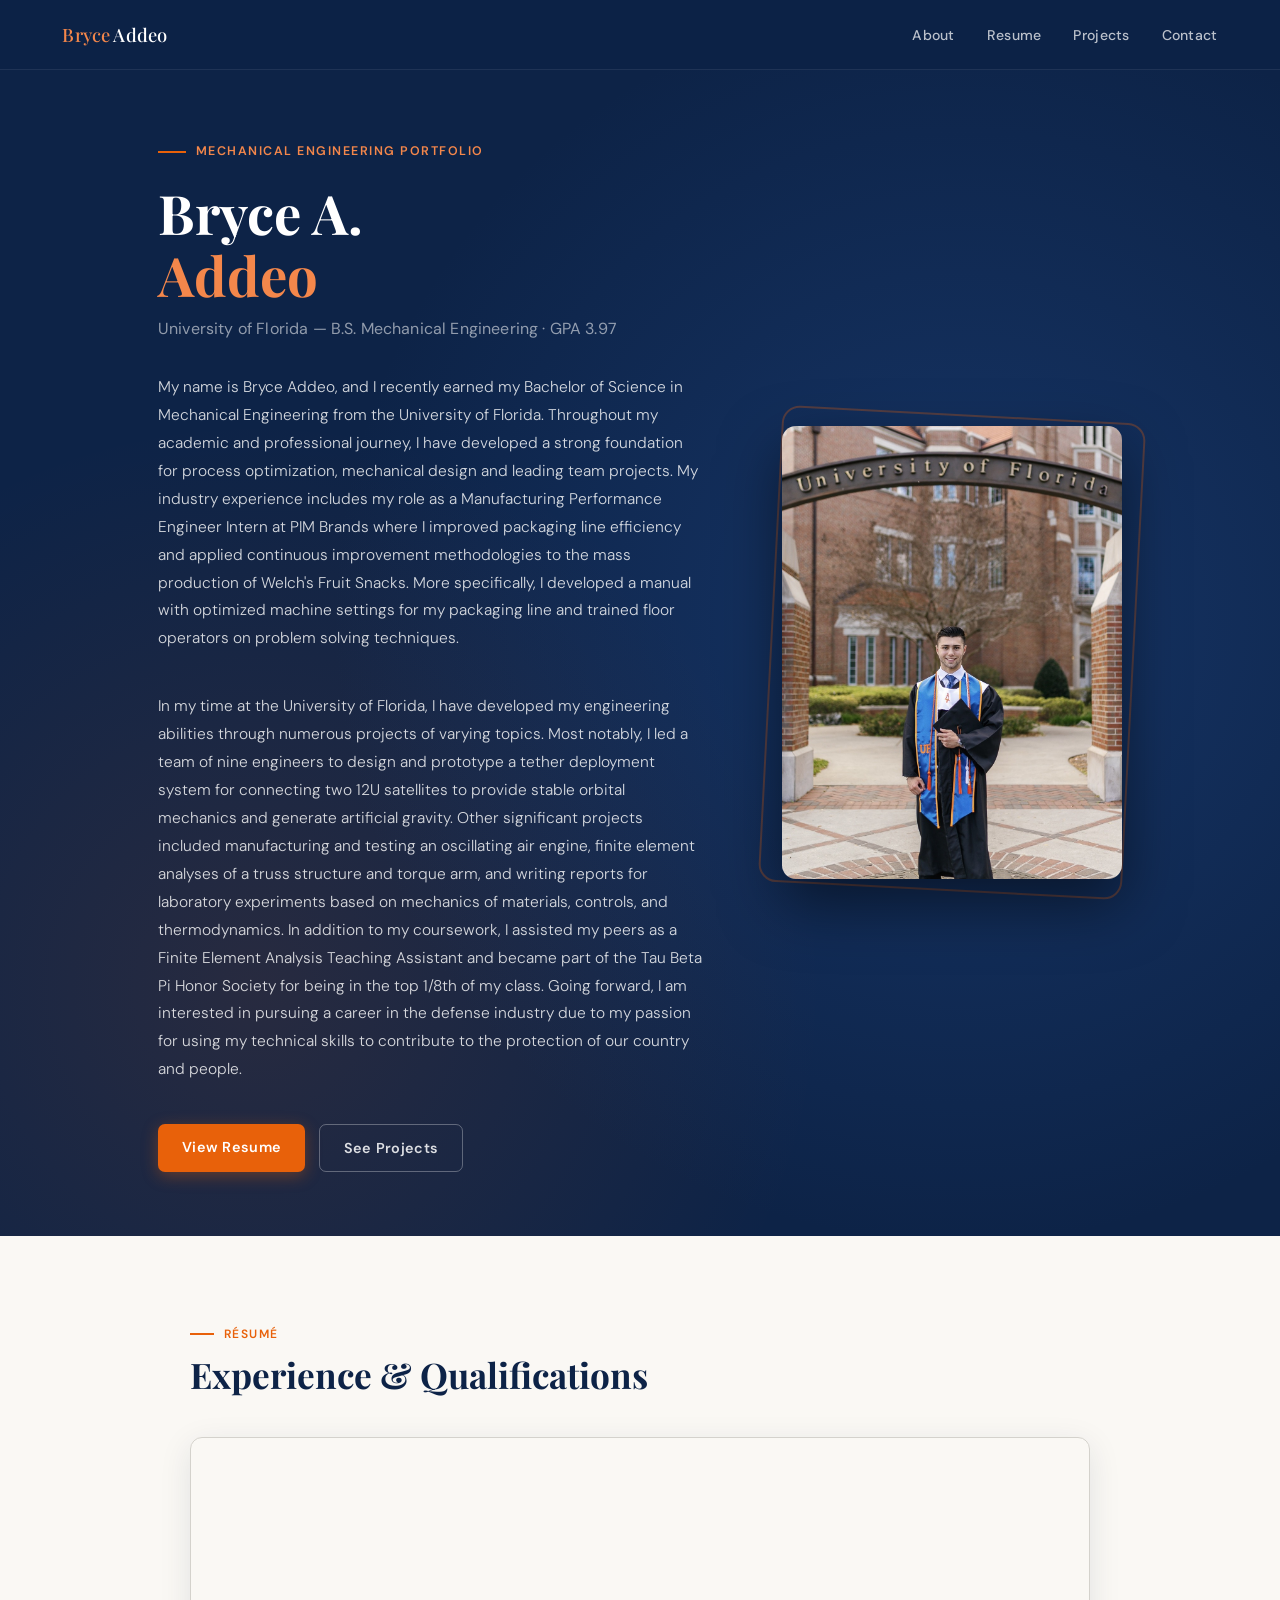
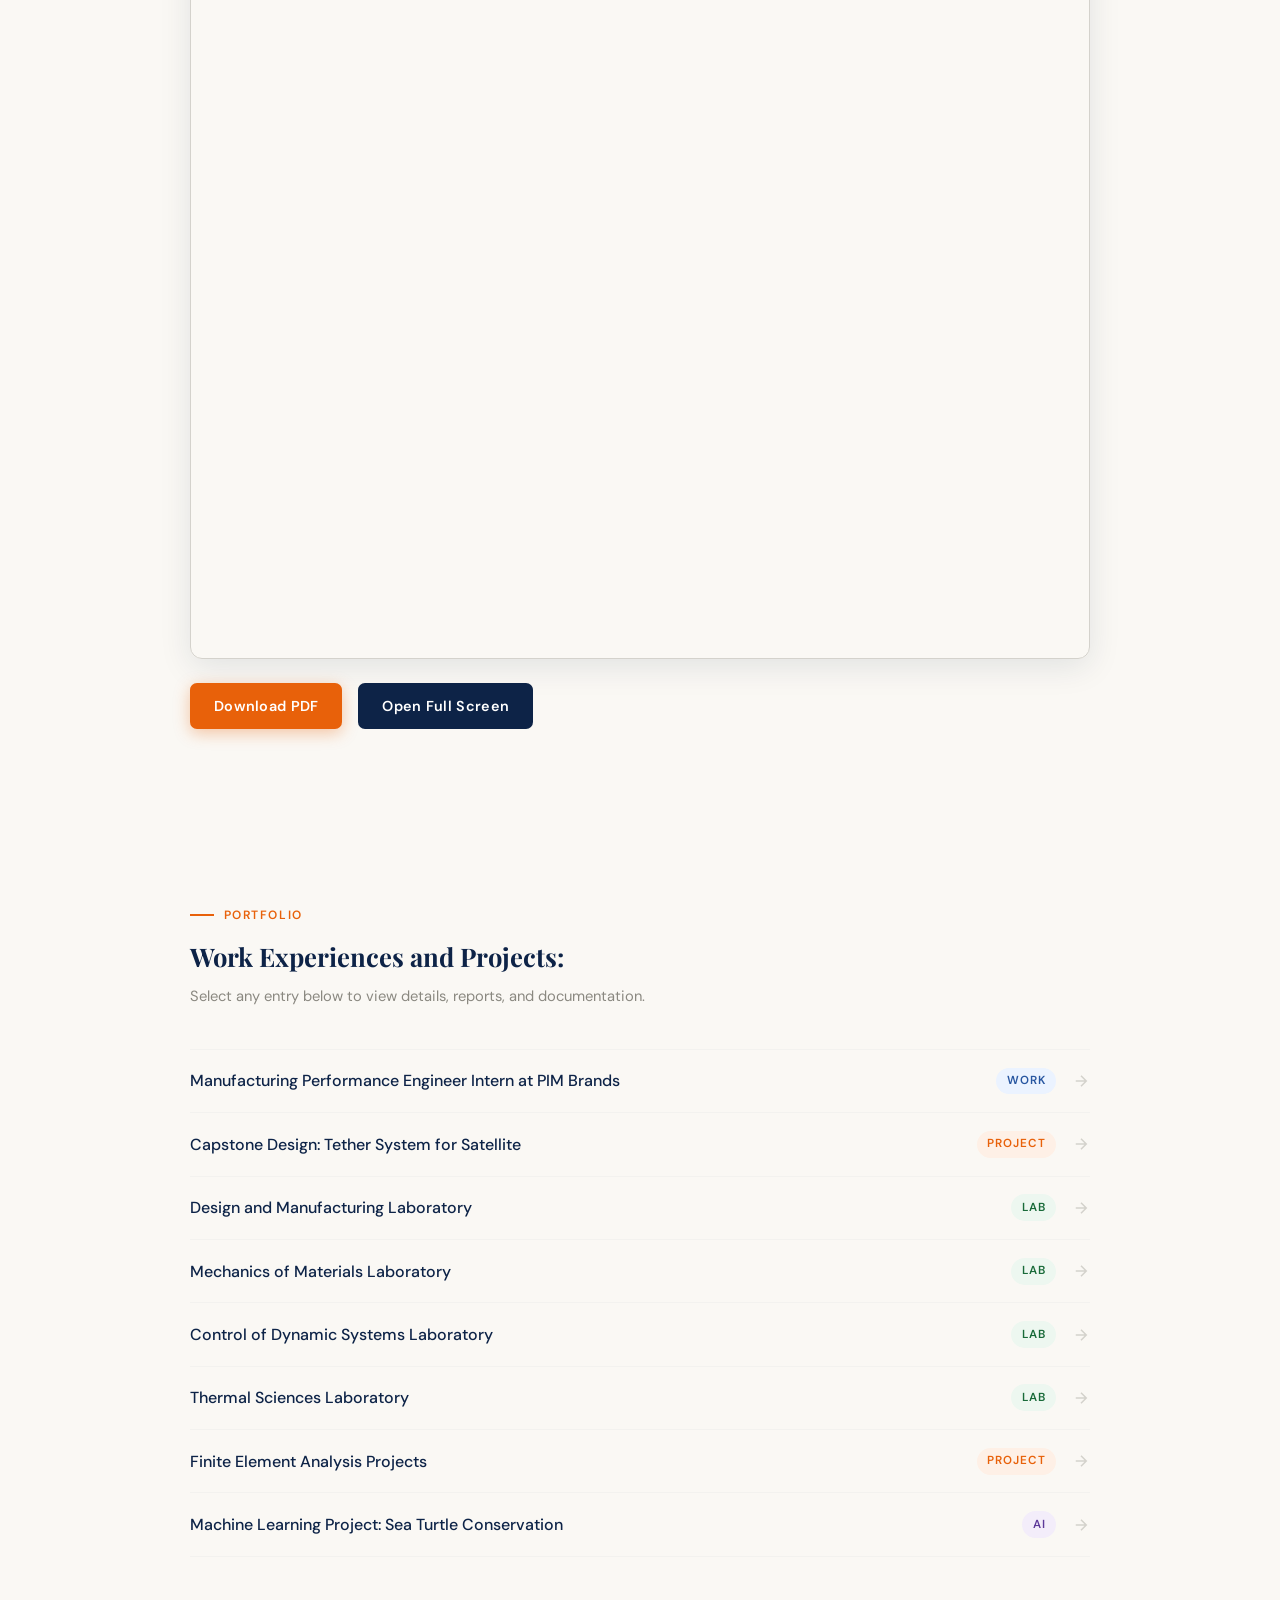
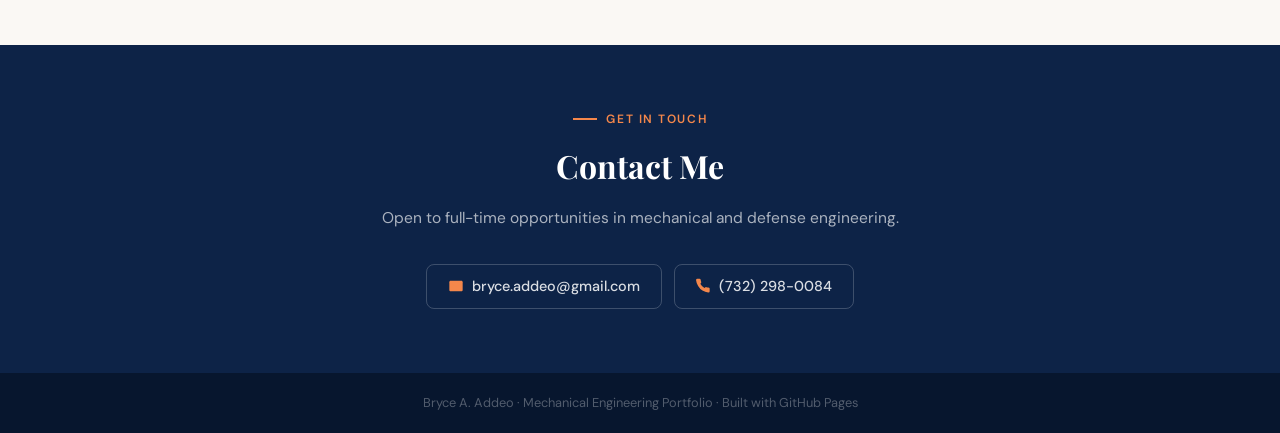
==== commit e4ba40d8: "Update index.html" ====
--- a/index.html
+++ b/index.html
@@ -140,17 +140,9 @@
       </li>
 
       <li class="link-item">
-        <a href="projects/statics-computing.html">
-          <span class="link-label">Statics Computing Projects</span>
-          <span class="link-tag tag-computing">Computing</span>
-          <svg class="link-arrow" viewBox="0 0 24 24" fill="none" stroke="currentColor" stroke-width="2"><path d="M5 12h14M12 5l7 7-7 7"/></svg>
-        </a>
-      </li>
-
-      <li class="link-item">
         <a href="projects/sea-turtle-ml.html">
           <span class="link-label">Machine Learning Project: Sea Turtle Conservation</span>
-          <span class="link-tag tag-computing">Computing</span>
+          <span class="link-tag tag-computing">AI</span>
           <svg class="link-arrow" viewBox="0 0 24 24" fill="none" stroke="currentColor" stroke-width="2"><path d="M5 12h14M12 5l7 7-7 7"/></svg>
         </a>
       </li>
